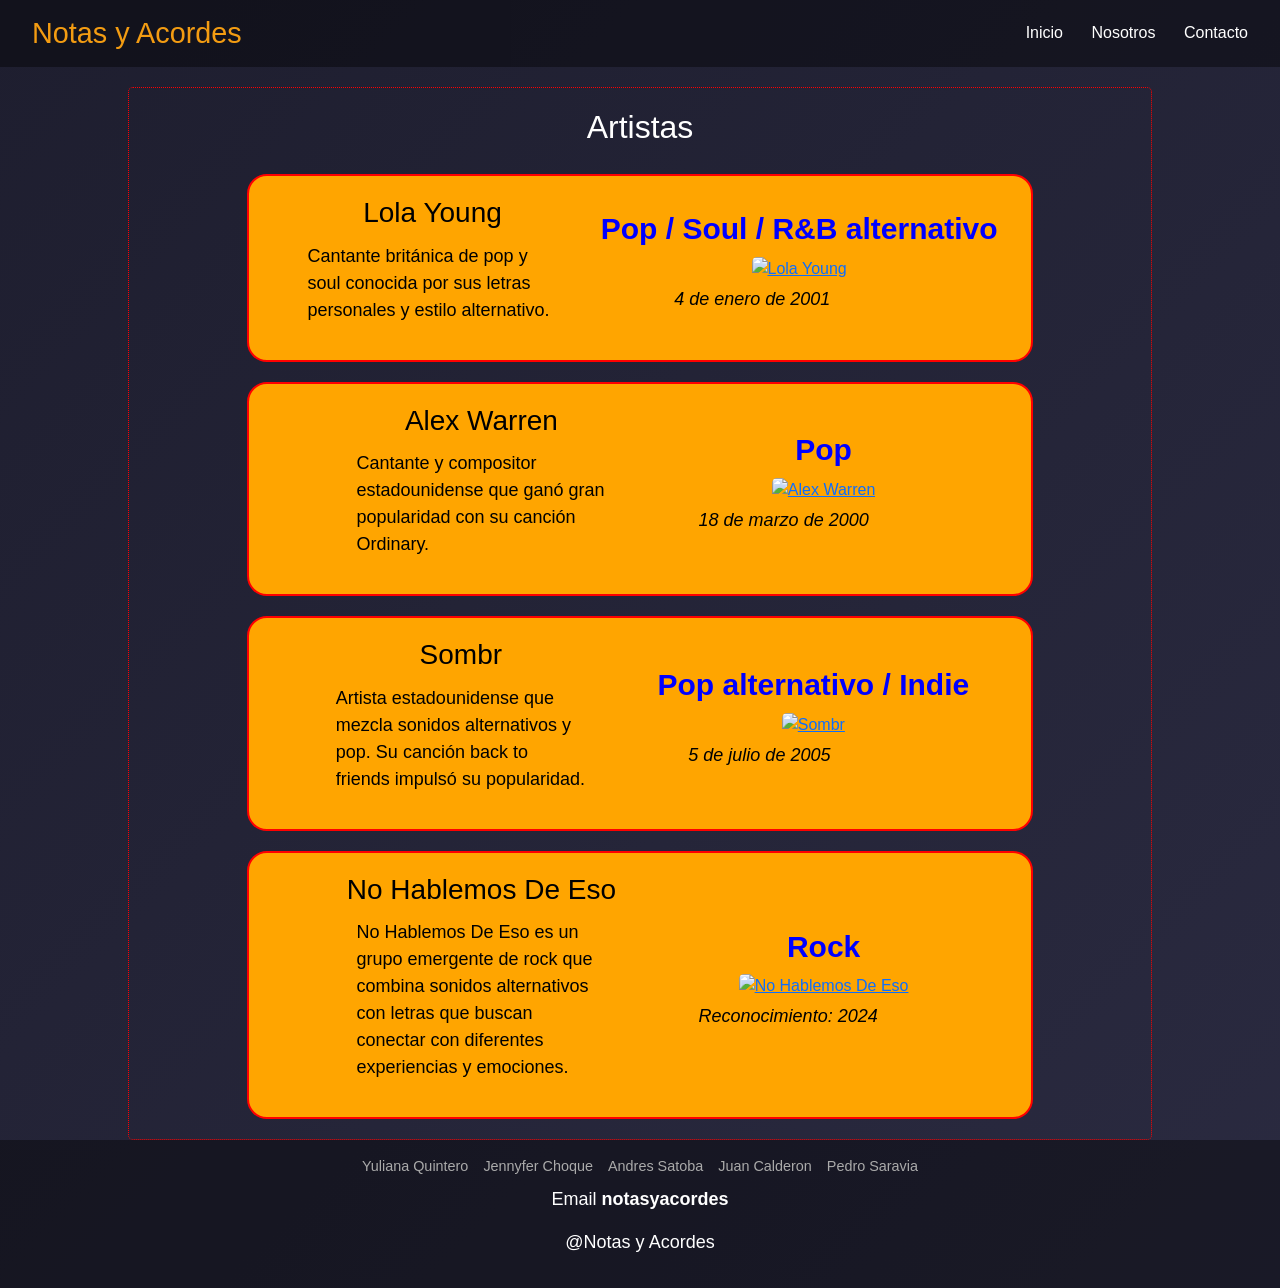
==== index.html @ dfb2b3cf "Agrego Bootstrap por CDN en index" ====
<!DOCTYPE html>
<html lang="en">

<head>
    <meta charset="UTF-8">
    <meta name="viewport" content="width=device-width, initial-scale=1.0">
    <link href="https://cdn.jsdelivr.net/npm/bootstrap@5.3.8/dist/css/bootstrap.min.css" rel="stylesheet" integrity="sha384-sRIl4kxILFvY47J16cr9ZwB07vP4J8+LH7qKQnuqkuIAvNWLzeN8tE5YBujZqJLB" crossorigin="anonymous">
    <link rel="stylesheet" href="style/style.css">
    <title>Notas y Acordes | Inicio</title>
</head>

<body>
    <header>
        <h1>Notas y Acordes</h1>
        <nav>
            <a href="index.html">Inicio</a>
            <a href="pages/About.html">Nosotros</a>
            <a href="pages/Contact.html">Contacto</a>
        </nav>
    </header>
    <main>
        <section>
            <h2>Artistas</h2>
            <article>
                <div class="artista">
                    <h3>Lola Young</h3>
                    <p>Cantante británica de pop y soul conocida por sus letras personales y estilo alternativo.</p>

                </div>
                <div>
                    <span>Pop / Soul / R&B alternativo</span>
                    <a href="https://www.lola-young.com/?utm_source=chatgpt.com"><img src="https://encrypted-tbn0.gstatic.com/images?q=tbn:ANd9GcRHMTAOBylzqItl5oadeEOruH5GtRpBWyF9qTVrXQEe1A&s=10"
                        alt="Lola Young" title="Lola Young"></a>
                    <p class="date">4 de enero de 2001</p>
                </div>
            </article>
            <article>
                <div class="artista">
                    <h3>Alex Warren</h3>
                    <p>Cantante y compositor estadounidense que ganó gran popularidad con su canción Ordinary.</p>
                </div>

                <div>
                    <span>Pop</span>
                    <a href="https://www.alexwarrenofficial.com/?utm_source=chatgpt.com"><img src="https://encrypted-tbn0.gstatic.com/images?q=tbn:ANd9GcSU5omSNdO8S5AR8IwXp81_naDCKOWQPDUuXzr4mEE-tQ&s=10"
                        alt="Alex Warren" title="Alex Warren"></a>
                    <p class="date">18 de marzo de 2000</p>
                </div>
            </article>
            <article>
                <div class="artista">
                    <h3>Sombr</h3>
                    <p>Artista estadounidense que mezcla sonidos alternativos y pop. Su canción back to friends impulsó
                        su popularidad.</p>
                </div>

                <div>
                    <span>Pop alternativo / Indie</span>
                    <a href="https://www.sombrmusic.com/?utm_source=chatgpt.com"><img src="https://encrypted-tbn0.gstatic.com/images?q=tbn:ANd9GcQfkBv1P15xHfzPtHgVVPKkvYx_Ln1CKtVcMFIVjAjQcw&s=10"
                        alt="Sombr" title="Sombr"></a>
                    <p class="date">5 de julio de 2005</p>
                </div>
            </article>
            <article>
                <div class="artista">
                    <h3>No Hablemos De Eso</h3>
                    <p>No Hablemos De Eso es un grupo emergente de rock que combina sonidos alternativos con letras que buscan conectar con diferentes experiencias y emociones.</p>
                </div>

                <div>
                    <span>Rock</span>
                    <a href="https://music.apple.com/us/artist/no-hablemos-de-eso/1783146449"><img
                        src="https://encrypted-tbn0.gstatic.com/images?q=tbn:ANd9GcQKfrUpdvvqhtQOIpABhEpJQMYyaVqsnxCCjKFwV5Xhgw&s=10"
                        alt="No Hablemos De Eso" title="No Hablemos De Eso"></a>
                    <p class="date">Reconocimiento: 2024</p>
                </div>
            </article>
        </section>
    </main>
    <footer>
        <ul>
            <li>Yuliana Quintero</li>
            <li>Jennyfer Choque</li>
            <li>Andres Satoba</li>
            <li>Juan Calderon</li>
            <li>Pedro Saravia</li>
        </ul>
        <p>Email <strong>notasyacordes</strong></p>
        <p>@Notas y Acordes</p>
    </footer>
    <script src="https://cdn.jsdelivr.net/npm/bootstrap@5.3.8/dist/js/bootstrap.bundle.min.js" integrity="sha384-FKyoEForCGlyvwx9Hj09JcYn3nv7wiPVlz7YYwJrWVcXK/BmnVDxM+D2scQbITxI" crossorigin="anonymous"></script>
</body>

</html>
---- style/style.css ----
/* //HEADER */
body {
    font-family: 'Segoe UI', Tahoma, Geneva, Verdana, sans-serif;
    background: linear-gradient(135deg, #1e1e2f, #2a2a40);
    color: #ffffff;
    margin: 0;
    padding: 0;
    min-height: 100vh;
    display: flex;
    flex-direction: column;
}

header {
    background-color: rgba(0, 0, 0, 0.4);
    padding: 1rem 2rem;
    display: flex;
    justify-content: space-between;
    align-items: center;
    position: sticky;
    top: 0;
    z-index: 100;
}

header h1 {
    margin: 0;
    font-size: 1.8rem;
    color: #f39c12;
}

nav a {
    color: #ffffff;
    text-decoration: none;
    margin-left: 1.5rem;
    font-weight: 500;
    transition: color 0.3s;
}

nav a:hover {
    color: #f39c12;
}

/* FIN HEAER */


/* MAIN */

main {
    min-height: 75vh;
    display: flex;
    flex-direction: column;
    justify-content: center;
    align-items: center;
}

section {
    margin-top: 20px;
    width: 80%;
    height: 90%;
    padding: 20px;
    display: flex;
    flex-direction: column;
    justify-content: center;
    align-items: center;
    gap: 20px;
    border: 1px dotted red;
    border-radius: 5px;
}

h2 {
    color: white;
    font-size: xx-large;
}

article {
    background-color: orange;
    padding: 20px;
    width: 80%;
    border: 2px solid red;
    display: flex;
    justify-content: space-evenly;
    align-items: center;
    border-radius: 20px;
    gap: 5px;
}

.artista {
    width: 300px;
}

H3 {
    color: black;
}

p {
    width: 250px;
    text-align: left;
    font-size: large;
    color: black;
}


div {
    display: flex;
    flex-direction: column;
    justify-content: center;
    align-items: center;
    gap: 5px;
}


span {
    color: blue;
    font-weight: bold;
    font-size: 30px;
}

img {
    width: 350px;
    height: 200px;
    object-fit: cover;
    border-radius: 5px;
}

.date {
    font-style: italic;
}

footer {
    background-color: rgba(0, 0, 0, 0.4);
    display: flex;
    flex-direction: column;
    justify-content: center;
    align-items: center;
    padding: 1rem;
    font-size: 0.9rem;
    color: #aaa;
}

footer ul {
    list-style: none;
    padding: 0;
    display: flex;
    justify-content: center;
    gap: 15px;
    margin-bottom: 0.5rem;
}

footer p {
    text-align: center;
    color: white;
}
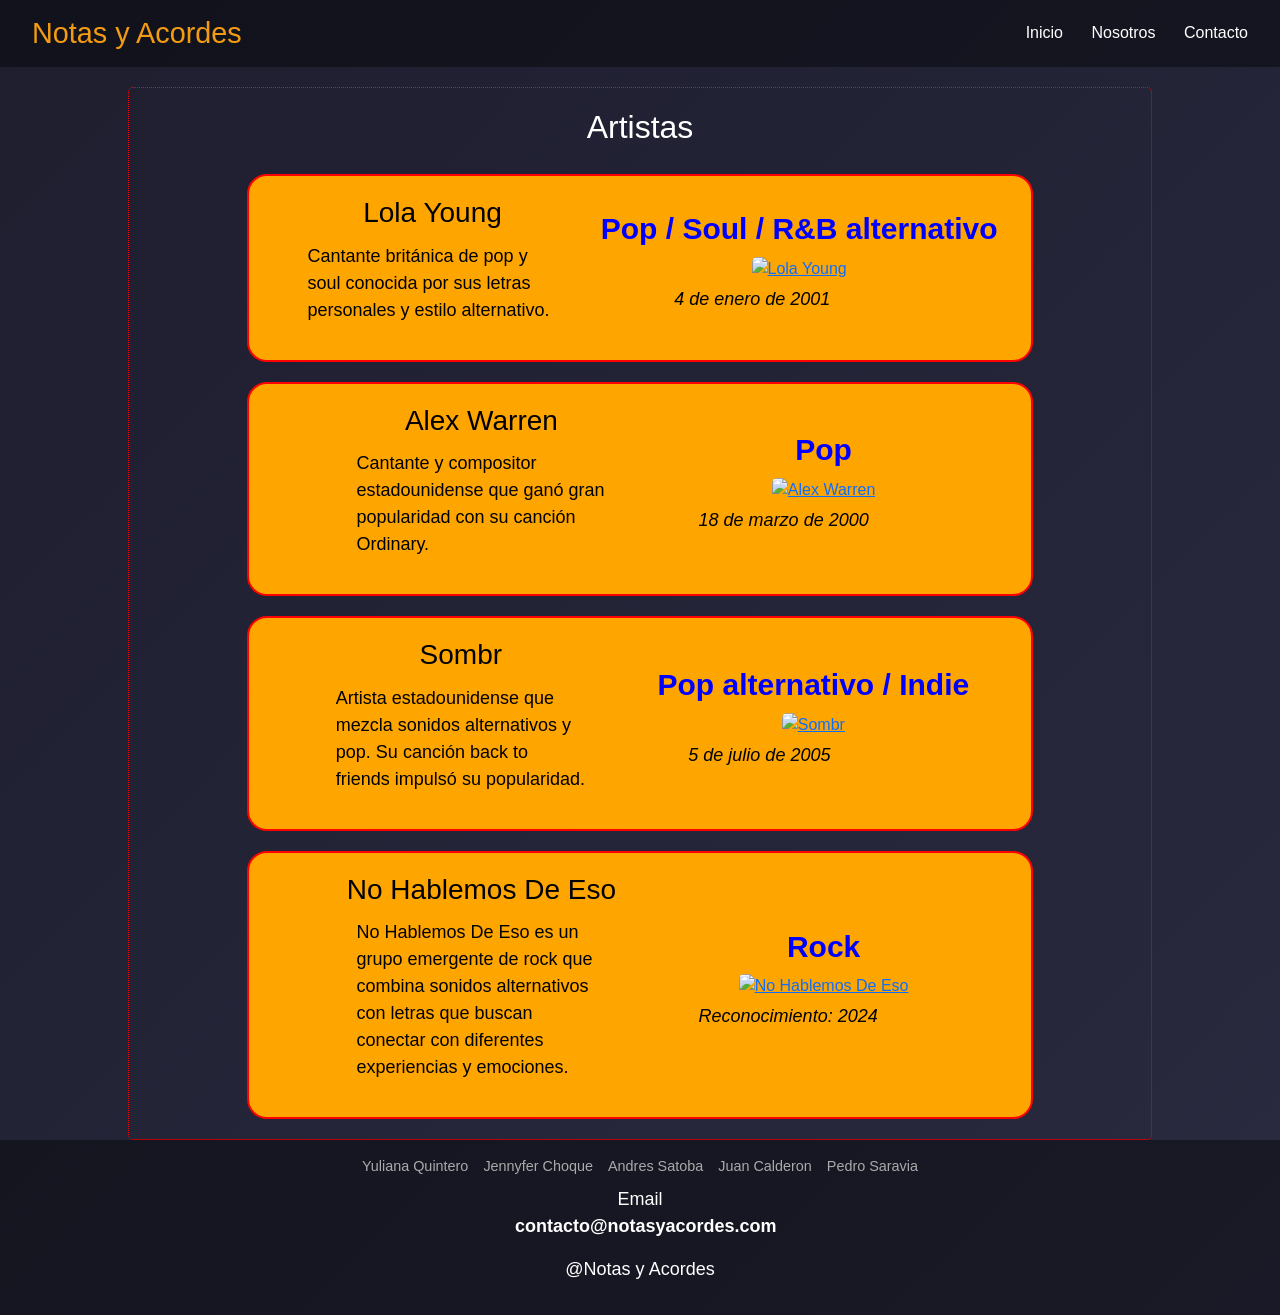
==== commit 8e6fb988: "Merge branch 'main' of https://github.com/Andriu23/Notas_y_acordes into jennyfer-style-index" ====
--- a/index.html
+++ b/index.html
@@ -85,7 +85,7 @@
             <li>Juan Calderon</li>
             <li>Pedro Saravia</li>
         </ul>
-        <p>Email <strong>notasyacordes</strong></p>
+        <p>Email <strong>contacto@notasyacordes.com</strong></p>
         <p>@Notas y Acordes</p>
     </footer>
     <script src="https://cdn.jsdelivr.net/npm/bootstrap@5.3.8/dist/js/bootstrap.bundle.min.js" integrity="sha384-FKyoEForCGlyvwx9Hj09JcYn3nv7wiPVlz7YYwJrWVcXK/BmnVDxM+D2scQbITxI" crossorigin="anonymous"></script>
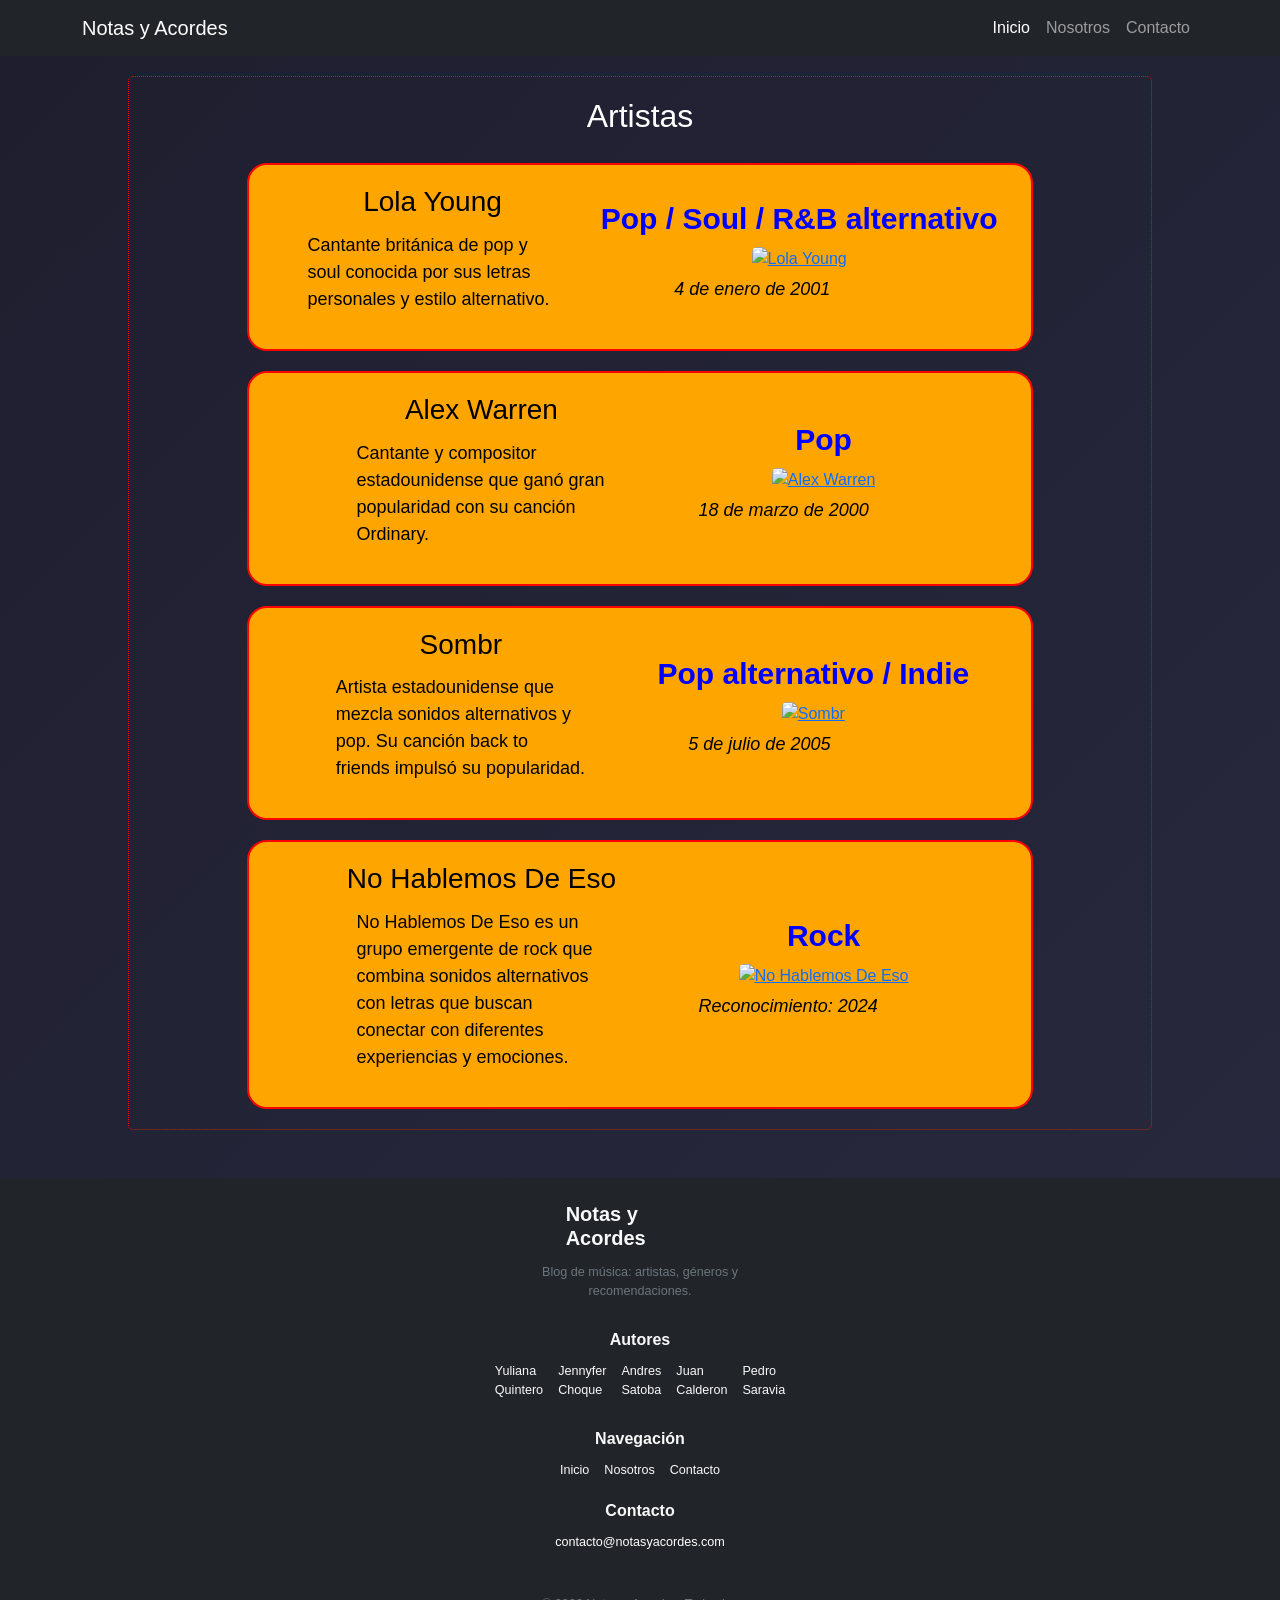
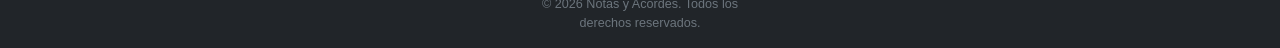
==== commit 183a1bc8: "Navbar y footer con Bootstrap en las tres paginas" ====
--- a/index.html
+++ b/index.html
@@ -4,20 +4,35 @@
 <head>
     <meta charset="UTF-8">
     <meta name="viewport" content="width=device-width, initial-scale=1.0">
-    <link href="https://cdn.jsdelivr.net/npm/bootstrap@5.3.8/dist/css/bootstrap.min.css" rel="stylesheet" integrity="sha384-sRIl4kxILFvY47J16cr9ZwB07vP4J8+LH7qKQnuqkuIAvNWLzeN8tE5YBujZqJLB" crossorigin="anonymous">
+    <link href="https://cdn.jsdelivr.net/npm/bootstrap@5.3.8/dist/css/bootstrap.min.css" rel="stylesheet"
+        integrity="sha384-sRIl4kxILFvY47J16cr9ZwB07vP4J8+LH7qKQnuqkuIAvNWLzeN8tE5YBujZqJLB" crossorigin="anonymous">
     <link rel="stylesheet" href="style/style.css">
     <title>Notas y Acordes | Inicio</title>
 </head>
 
 <body>
-    <header>
-        <h1>Notas y Acordes</h1>
-        <nav>
-            <a href="index.html">Inicio</a>
-            <a href="pages/About.html">Nosotros</a>
-            <a href="pages/Contact.html">Contacto</a>
-        </nav>
-    </header>
+    
+  <nav class="navbar navbar-expand-lg navbar-dark bg-dark sticky-top">
+    <div class="container">
+
+      <a class="navbar-brand" href="index.html">Notas y Acordes</a>
+
+      <button class="navbar-toggler" type="button" data-bs-toggle="collapse" data-bs-target="#menu">
+        <span class="navbar-toggler-icon"></span>
+      </button>
+
+      <div class="collapse navbar-collapse" id="menu">
+        <ul class="navbar-nav ms-auto">
+          <li class="nav-item"><a class="nav-link active" href="index.html">Inicio</a></li>
+          <li class="nav-item"><a class="nav-link" href="pages/About.html">Nosotros</a></li>
+          <li class="nav-item"><a class="nav-link" href="pages/Contact.html">Contacto</a></li>
+        </ul>
+      </div>
+
+    </div>
+
+  </nav>
+  
     <main>
         <section>
             <h2>Artistas</h2>
@@ -29,8 +44,9 @@
                 </div>
                 <div>
                     <span>Pop / Soul / R&B alternativo</span>
-                    <a href="https://www.lola-young.com/?utm_source=chatgpt.com"><img src="https://encrypted-tbn0.gstatic.com/images?q=tbn:ANd9GcRHMTAOBylzqItl5oadeEOruH5GtRpBWyF9qTVrXQEe1A&s=10"
-                        alt="Lola Young" title="Lola Young"></a>
+                    <a href="https://www.lola-young.com/?utm_source=chatgpt.com"><img
+                            src="https://encrypted-tbn0.gstatic.com/images?q=tbn:ANd9GcRHMTAOBylzqItl5oadeEOruH5GtRpBWyF9qTVrXQEe1A&s=10"
+                            alt="Lola Young" title="Lola Young"></a>
                     <p class="date">4 de enero de 2001</p>
                 </div>
             </article>
@@ -42,8 +58,9 @@
 
                 <div>
                     <span>Pop</span>
-                    <a href="https://www.alexwarrenofficial.com/?utm_source=chatgpt.com"><img src="https://encrypted-tbn0.gstatic.com/images?q=tbn:ANd9GcSU5omSNdO8S5AR8IwXp81_naDCKOWQPDUuXzr4mEE-tQ&s=10"
-                        alt="Alex Warren" title="Alex Warren"></a>
+                    <a href="https://www.alexwarrenofficial.com/?utm_source=chatgpt.com"><img
+                            src="https://encrypted-tbn0.gstatic.com/images?q=tbn:ANd9GcSU5omSNdO8S5AR8IwXp81_naDCKOWQPDUuXzr4mEE-tQ&s=10"
+                            alt="Alex Warren" title="Alex Warren"></a>
                     <p class="date">18 de marzo de 2000</p>
                 </div>
             </article>
@@ -56,39 +73,73 @@
 
                 <div>
                     <span>Pop alternativo / Indie</span>
-                    <a href="https://www.sombrmusic.com/?utm_source=chatgpt.com"><img src="https://encrypted-tbn0.gstatic.com/images?q=tbn:ANd9GcQfkBv1P15xHfzPtHgVVPKkvYx_Ln1CKtVcMFIVjAjQcw&s=10"
-                        alt="Sombr" title="Sombr"></a>
+                    <a href="https://www.sombrmusic.com/?utm_source=chatgpt.com"><img
+                            src="https://encrypted-tbn0.gstatic.com/images?q=tbn:ANd9GcQfkBv1P15xHfzPtHgVVPKkvYx_Ln1CKtVcMFIVjAjQcw&s=10"
+                            alt="Sombr" title="Sombr"></a>
                     <p class="date">5 de julio de 2005</p>
                 </div>
             </article>
             <article>
                 <div class="artista">
                     <h3>No Hablemos De Eso</h3>
-                    <p>No Hablemos De Eso es un grupo emergente de rock que combina sonidos alternativos con letras que buscan conectar con diferentes experiencias y emociones.</p>
+                    <p>No Hablemos De Eso es un grupo emergente de rock que combina sonidos alternativos con letras que
+                        buscan conectar con diferentes experiencias y emociones.</p>
                 </div>
 
                 <div>
                     <span>Rock</span>
                     <a href="https://music.apple.com/us/artist/no-hablemos-de-eso/1783146449"><img
-                        src="https://encrypted-tbn0.gstatic.com/images?q=tbn:ANd9GcQKfrUpdvvqhtQOIpABhEpJQMYyaVqsnxCCjKFwV5Xhgw&s=10"
-                        alt="No Hablemos De Eso" title="No Hablemos De Eso"></a>
+                            src="https://encrypted-tbn0.gstatic.com/images?q=tbn:ANd9GcQKfrUpdvvqhtQOIpABhEpJQMYyaVqsnxCCjKFwV5Xhgw&s=10"
+                            alt="No Hablemos De Eso" title="No Hablemos De Eso"></a>
                     <p class="date">Reconocimiento: 2024</p>
                 </div>
             </article>
         </section>
     </main>
-    <footer>
-        <ul>
-            <li>Yuliana Quintero</li>
-            <li>Jennyfer Choque</li>
-            <li>Andres Satoba</li>
-            <li>Juan Calderon</li>
-            <li>Pedro Saravia</li>
-        </ul>
-        <p>Email <strong>contacto@notasyacordes.com</strong></p>
-        <p>@Notas y Acordes</p>
+    <footer class="bg-dark text-light mt-5 pt-4 pb-3">
+        <div class="container">
+            <div class="row gy-4">
+
+                <div class="col-md-4">
+                    <h5 class="fw-bold">Notas y Acordes</h5>
+                    <p class="small text-secondary mb-0">
+                        Blog de música: artistas, géneros y recomendaciones.
+                    </p>
+                </div>
+
+                <div class="col-md-4">
+                    <h6 class="fw-bold">Autores</h6>
+                    <ul class="list-unstyled small mb-0">
+                        <li>Yuliana Quintero</li>
+                        <li>Jennyfer Choque</li>
+                        <li>Andres Satoba</li>
+                        <li>Juan Calderon</li>
+                        <li>Pedro Saravia</li>
+                    </ul>
+                </div>
+
+                <div class="col-md-4">
+                    <h6 class="fw-bold">Navegación</h6>
+                    <ul class="list-unstyled small mb-3">
+                        <li><a class="link-light text-decoration-none" href="index.html">Inicio</a></li>
+                        <li><a class="link-light text-decoration-none" href="pages/About.html">Nosotros</a></li>
+                        <li><a class="link-light text-decoration-none" href="pages/Contact.html">Contacto</a></li>
+                    </ul>
+                    <h6 class="fw-bold">Contacto</h6>
+                    <p class="small mb-0">contacto@notasyacordes.com</p>
+                </div>
+
+            </div>
+
+            <hr class="border-secondary">
+            <p class="text-center small text-secondary mb-0">
+                &copy; 2026 Notas y Acordes. Todos los derechos reservados.
+            </p>
+        </div>
     </footer>
-    <script src="https://cdn.jsdelivr.net/npm/bootstrap@5.3.8/dist/js/bootstrap.bundle.min.js" integrity="sha384-FKyoEForCGlyvwx9Hj09JcYn3nv7wiPVlz7YYwJrWVcXK/BmnVDxM+D2scQbITxI" crossorigin="anonymous"></script>
+<script src="https://cdn.jsdelivr.net/npm/bootstrap@5.3.8/dist/js/bootstrap.bundle.min.js"
+        integrity="sha384-FKyoEForCGlyvwx9Hj09JcYn3nv7wiPVlz7YYwJrWVcXK/BmnVDxM+D2scQbITxI"
+        crossorigin="anonymous"></script>
 </body>
 
 </html>
--- a/style/style.css
+++ b/style/style.css
@@ -10,34 +10,7 @@
     flex-direction: column;
 }
 
-header {
-    background-color: rgba(0, 0, 0, 0.4);
-    padding: 1rem 2rem;
-    display: flex;
-    justify-content: space-between;
-    align-items: center;
-    position: sticky;
-    top: 0;
-    z-index: 100;
-}
 
-header h1 {
-    margin: 0;
-    font-size: 1.8rem;
-    color: #f39c12;
-}
-
-nav a {
-    color: #ffffff;
-    text-decoration: none;
-    margin-left: 1.5rem;
-    font-weight: 500;
-    transition: color 0.3s;
-}
-
-nav a:hover {
-    color: #f39c12;
-}
 
 /* FIN HEAER */
 
@@ -148,4 +121,13 @@
 footer p {
     text-align: center;
     color: white;
-}+}
+
+
+  .navbar > .container {
+      display: flex;
+      flex-direction: row;
+      flex-wrap: wrap;
+      align-items: center;
+      justify-content: space-between;
+  }
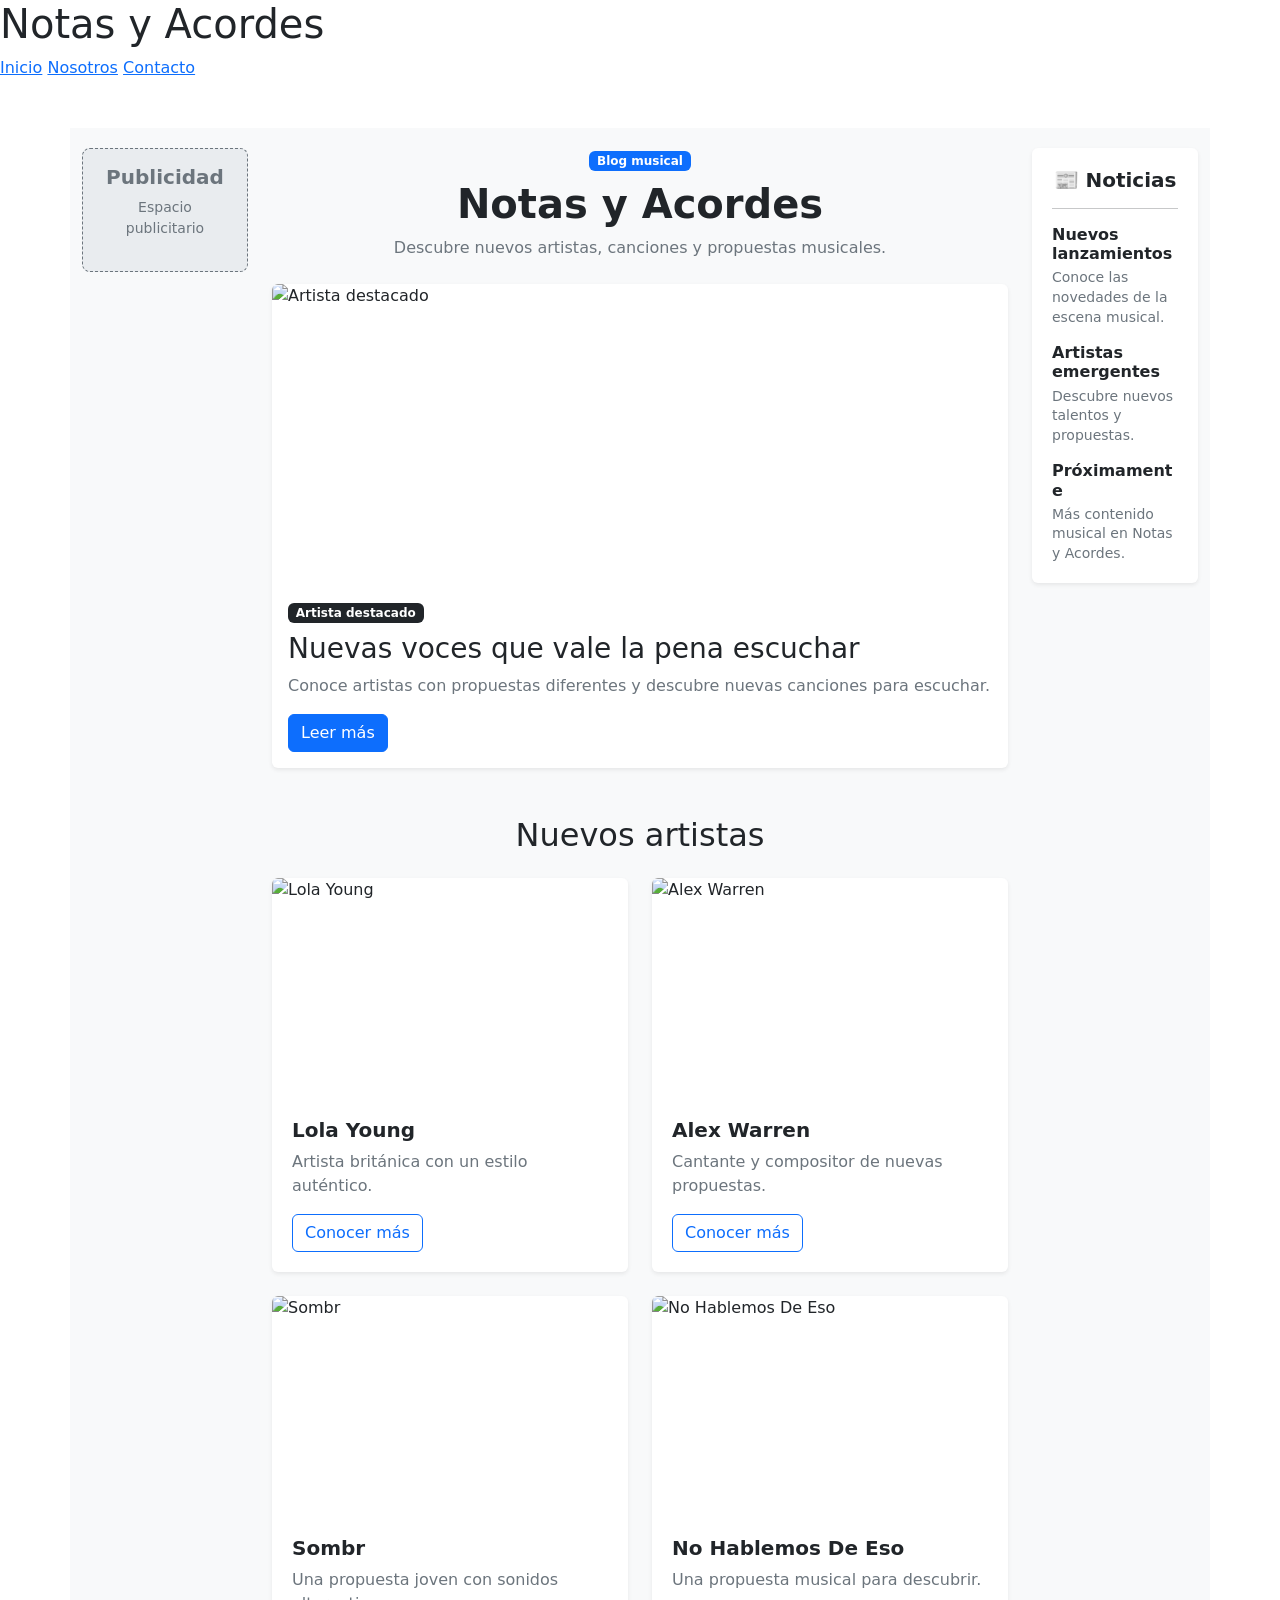
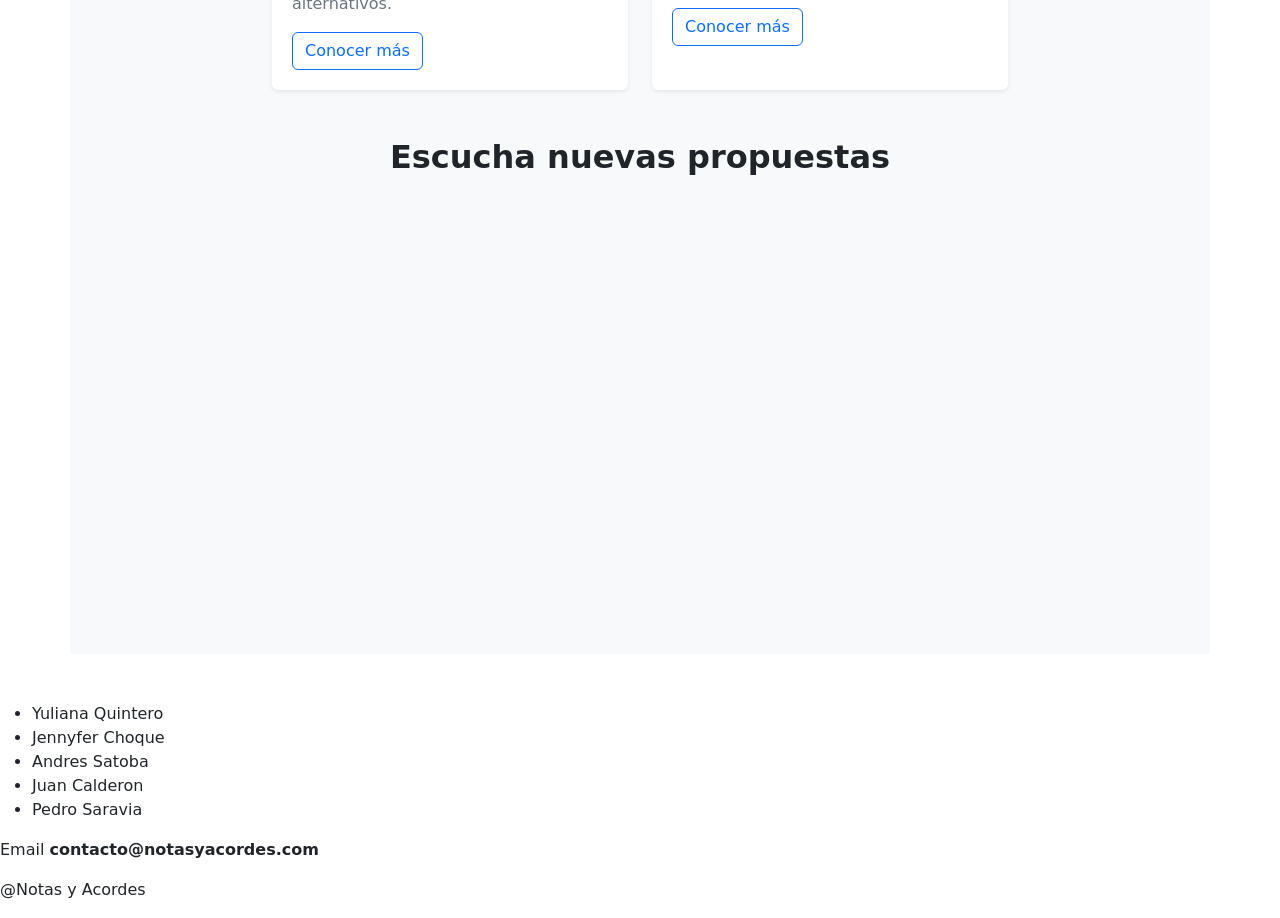
==== commit d3dec400: "Pagina Inicio" ====
--- a/index.html
+++ b/index.html
@@ -1,145 +1,136 @@
 <!DOCTYPE html>
-<html lang="en">
+<html lang="es">
 
 <head>
     <meta charset="UTF-8">
     <meta name="viewport" content="width=device-width, initial-scale=1.0">
-    <link href="https://cdn.jsdelivr.net/npm/bootstrap@5.3.8/dist/css/bootstrap.min.css" rel="stylesheet"
-        integrity="sha384-sRIl4kxILFvY47J16cr9ZwB07vP4J8+LH7qKQnuqkuIAvNWLzeN8tE5YBujZqJLB" crossorigin="anonymous">
-    <link rel="stylesheet" href="style/style.css">
     <title>Notas y Acordes | Inicio</title>
+    <link href="https://cdn.jsdelivr.net/npm/bootstrap@5.3.8/dist/css/bootstrap.min.css" rel="stylesheet">
+    <link rel="stylesheet" href="./style/style.css">
 </head>
 
 <body>
-    
-  <nav class="navbar navbar-expand-lg navbar-dark bg-dark sticky-top">
-    <div class="container">
+    <header>
+        <h1>Notas y Acordes</h1>
+        <nav>
+            <a href="index.html">Inicio</a>
+            <a href="pages/About.html">Nosotros</a>
+            <a href="pages/Contact.html">Contacto</a>
+        </nav>
+    </header>
 
-      <a class="navbar-brand" href="index.html">Notas y Acordes</a>
-
-      <button class="navbar-toggler" type="button" data-bs-toggle="collapse" data-bs-target="#menu">
-        <span class="navbar-toggler-icon"></span>
-      </button>
-
-      <div class="collapse navbar-collapse" id="menu">
-        <ul class="navbar-nav ms-auto">
-          <li class="nav-item"><a class="nav-link active" href="index.html">Inicio</a></li>
-          <li class="nav-item"><a class="nav-link" href="pages/About.html">Nosotros</a></li>
-          <li class="nav-item"><a class="nav-link" href="pages/Contact.html">Contacto</a></li>
-        </ul>
-      </div>
-
-    </div>
-
-  </nav>
-  
-    <main>
-        <section>
-            <h2>Artistas</h2>
-            <article>
-                <div class="artista">
-                    <h3>Lola Young</h3>
-                    <p>Cantante británica de pop y soul conocida por sus letras personales y estilo alternativo.</p>
-
-                </div>
-                <div>
-                    <span>Pop / Soul / R&B alternativo</span>
-                    <a href="https://www.lola-young.com/?utm_source=chatgpt.com"><img
-                            src="https://encrypted-tbn0.gstatic.com/images?q=tbn:ANd9GcRHMTAOBylzqItl5oadeEOruH5GtRpBWyF9qTVrXQEe1A&s=10"
-                            alt="Lola Young" title="Lola Young"></a>
-                    <p class="date">4 de enero de 2001</p>
+    <main class="container my-5">
+        <div class="row g-4">
+            <article class="col-md-2">
+                <div class="card publicidad text-center">
+                    <div class="card-body">
+                        <h5>Publicidad</h5>
+                        <p>Espacio publicitario</p>
+                    </div>
                 </div>
             </article>
-            <article>
-                <div class="artista">
-                    <h3>Alex Warren</h3>
-                    <p>Cantante y compositor estadounidense que ganó gran popularidad con su canción Ordinary.</p>
+            <section class="col-md-8">
+                <div class="text-center mb-4">
+                    <span class="badge text-bg-primary">Blog musical</span>
+                    <h1 class="fw-bold mt-2">Notas y Acordes</h1>
+                    <p class="text-secondary">Descubre nuevos artistas, canciones y propuestas musicales.</p>
                 </div>
-
-                <div>
-                    <span>Pop</span>
-                    <a href="https://www.alexwarrenofficial.com/?utm_source=chatgpt.com"><img
-                            src="https://encrypted-tbn0.gstatic.com/images?q=tbn:ANd9GcSU5omSNdO8S5AR8IwXp81_naDCKOWQPDUuXzr4mEE-tQ&s=10"
-                            alt="Alex Warren" title="Alex Warren"></a>
-                    <p class="date">18 de marzo de 2000</p>
+                <article class="card artista-destacado mb-5 shadow-sm">
+                    <img src="" class="card-img-top" alt="Artista destacado">
+                    <div class="card-body">
+                        <span class="badge text-bg-dark">Artista destacado</span>
+                        <h2 class="h3 mt-2">Nuevas voces que vale la pena escuchar</h2>
+                        <p class="text-secondary">Conoce artistas con propuestas diferentes y descubre nuevas canciones para escuchar.</p>
+                        <a href="#" class="btn btn-primary">Leer más</a>
+                    </div>
+                </article>
+                <h2 class="text-center mb-4">Nuevos artistas</h2>
+                <div class="row g-4">
+                    <div class="col-md-6">
+                        <div class="card artista-card h-100 shadow-sm">
+                            <img src="" class="card-img-top" alt="Lola Young">
+                            <div class="card-body">
+                                <h3 class="h5">Lola Young</h3>
+                                <p class="text-secondary">Artista británica con un estilo auténtico.</p>
+                                <a href="#" class="btn btn-outline-primary">Conocer más</a>
+                            </div>
+                        </div>
+                    </div>
+                    <div class="col-md-6">
+                        <div class="card artista-card h-100 shadow-sm">
+                            <img src="" class="card-img-top" alt="Alex Warren">
+                            <div class="card-body">
+                                <h3 class="h5">Alex Warren</h3>
+                                <p class="text-secondary">Cantante y compositor de nuevas propuestas.</p>
+                                <a href="#" class="btn btn-outline-primary">Conocer más</a>
+                            </div>
+                        </div>
+                    </div>
+                    <div class="col-md-6">
+                        <div class="card artista-card h-100 shadow-sm">
+                            <img src="" class="card-img-top" alt="Sombr">
+                            <div class="card-body">
+                                <h3 class="h5">Sombr</h3>
+                                <p class="text-secondary">Una propuesta joven con sonidos alternativos.</p>
+                                <a href="#" class="btn btn-outline-primary">Conocer más</a>
+                            </div>
+                        </div>
+                    </div>
+                    <div class="col-md-6">
+                        <div class="card artista-card h-100 shadow-sm">
+                            <img src="" class="card-img-top" alt="No Hablemos De Eso">
+                            <div class="card-body">
+                                <h3 class="h5">No Hablemos De Eso</h3>
+                                <p class="text-secondary">Una propuesta musical para descubrir.</p>
+                                <a href="#" class="btn btn-outline-primary">Conocer más</a>
+                            </div>
+                        </div>
+                    </div>
                 </div>
-            </article>
-            <article>
-                <div class="artista">
-                    <h3>Sombr</h3>
-                    <p>Artista estadounidense que mezcla sonidos alternativos y pop. Su canción back to friends impulsó
-                        su popularidad.</p>
+                <section class="mt-5">
+                    <h2 class="text-center fw-bold mb-4">Escucha nuevas propuestas</h2>
+                    <div class="ratio ratio-16x9 video-musical">
+                        <iframe src="https://www.youtube.com/embed/Ey8gm1W-e1Y" title="Another Brick in the Wall, Pt. 2"
+                            allow="accelerometer; autoplay; clipboard-write; encrypted-media; gyroscope; picture-in-picture; web-share"
+                            allowfullscreen>
+                        </iframe>
+                    </div>
+                </section>
+            </section>
+            <aside class="col-md-2">
+                <div class="card noticias shadow-sm border-0">
+                    <div class="card-body">
+                        <h5 class="card-title text-center">📰 Noticias</h5>
+                        <hr>
+                        <article class="mb-3">
+                            <h6 class="fw-bold">Nuevos lanzamientos</h6>
+                            <p class="small text-secondary">Conoce las novedades de la escena musical.</p>
+                        </article>
+                        <article class="mb-3">
+                            <h6 class="fw-bold">Artistas emergentes</h6>
+                            <p class="small text-secondary">Descubre nuevos talentos y propuestas.</p>
+                        </article>
+                        <article>
+                            <h6 class="fw-bold">Próximamente</h6>
+                            <p class="small text-secondary">Más contenido musical en Notas y Acordes.</p>
+                        </article>
+                    </div>
                 </div>
-
-                <div>
-                    <span>Pop alternativo / Indie</span>
-                    <a href="https://www.sombrmusic.com/?utm_source=chatgpt.com"><img
-                            src="https://encrypted-tbn0.gstatic.com/images?q=tbn:ANd9GcQfkBv1P15xHfzPtHgVVPKkvYx_Ln1CKtVcMFIVjAjQcw&s=10"
-                            alt="Sombr" title="Sombr"></a>
-                    <p class="date">5 de julio de 2005</p>
-                </div>
-            </article>
-            <article>
-                <div class="artista">
-                    <h3>No Hablemos De Eso</h3>
-                    <p>No Hablemos De Eso es un grupo emergente de rock que combina sonidos alternativos con letras que
-                        buscan conectar con diferentes experiencias y emociones.</p>
-                </div>
-
-                <div>
-                    <span>Rock</span>
-                    <a href="https://music.apple.com/us/artist/no-hablemos-de-eso/1783146449"><img
-                            src="https://encrypted-tbn0.gstatic.com/images?q=tbn:ANd9GcQKfrUpdvvqhtQOIpABhEpJQMYyaVqsnxCCjKFwV5Xhgw&s=10"
-                            alt="No Hablemos De Eso" title="No Hablemos De Eso"></a>
-                    <p class="date">Reconocimiento: 2024</p>
-                </div>
-            </article>
-        </section>
+            </aside>
+        </div>
     </main>
-    <footer class="bg-dark text-light mt-5 pt-4 pb-3">
-        <div class="container">
-            <div class="row gy-4">
-
-                <div class="col-md-4">
-                    <h5 class="fw-bold">Notas y Acordes</h5>
-                    <p class="small text-secondary mb-0">
-                        Blog de música: artistas, géneros y recomendaciones.
-                    </p>
-                </div>
-
-                <div class="col-md-4">
-                    <h6 class="fw-bold">Autores</h6>
-                    <ul class="list-unstyled small mb-0">
-                        <li>Yuliana Quintero</li>
-                        <li>Jennyfer Choque</li>
-                        <li>Andres Satoba</li>
-                        <li>Juan Calderon</li>
-                        <li>Pedro Saravia</li>
-                    </ul>
-                </div>
-
-                <div class="col-md-4">
-                    <h6 class="fw-bold">Navegación</h6>
-                    <ul class="list-unstyled small mb-3">
-                        <li><a class="link-light text-decoration-none" href="index.html">Inicio</a></li>
-                        <li><a class="link-light text-decoration-none" href="pages/About.html">Nosotros</a></li>
-                        <li><a class="link-light text-decoration-none" href="pages/Contact.html">Contacto</a></li>
-                    </ul>
-                    <h6 class="fw-bold">Contacto</h6>
-                    <p class="small mb-0">contacto@notasyacordes.com</p>
-                </div>
-
-            </div>
-
-            <hr class="border-secondary">
-            <p class="text-center small text-secondary mb-0">
-                &copy; 2026 Notas y Acordes. Todos los derechos reservados.
-            </p>
-        </div>
+    <footer>
+        <ul>
+            <li>Yuliana Quintero</li>
+            <li>Jennyfer Choque</li>
+            <li>Andres Satoba</li>
+            <li>Juan Calderon</li>
+            <li>Pedro Saravia</li>
+        </ul>
+        <p>Email <strong>contacto@notasyacordes.com</strong></p>
+        <p>@Notas y Acordes</p>
     </footer>
-<script src="https://cdn.jsdelivr.net/npm/bootstrap@5.3.8/dist/js/bootstrap.bundle.min.js"
-        integrity="sha384-FKyoEForCGlyvwx9Hj09JcYn3nv7wiPVlz7YYwJrWVcXK/BmnVDxM+D2scQbITxI"
-        crossorigin="anonymous"></script>
+    <script src="https://cdn.jsdelivr.net/npm/bootstrap@5.3.8/dist/js/bootstrap.bundle.min.js"> </script>
 </body>
 
 </html>
--- a/style/style.css
+++ b/style/style.css
@@ -1,133 +1,149 @@
-/* //HEADER */
-body {
-    font-family: 'Segoe UI', Tahoma, Geneva, Verdana, sans-serif;
-    background: linear-gradient(135deg, #1e1e2f, #2a2a40);
-    color: #ffffff;
-    margin: 0;
-    padding: 0;
-    min-height: 100vh;
-    display: flex;
-    flex-direction: column;
+/* =========================
+   MAIN
+========================= */
+
+main {
+    background-color: #f8f9fa;
+    padding-top: 20px;
+    padding-bottom: 40px;
+}
+
+/* Títulos */
+
+main h1 {
+    color: #212529;
+}
+
+main h2 {
+    color: #212529;
+}
+
+/* =========================
+   PUBLICIDAD
+========================= */
+
+.publicidad {
+    background-color: #e9ecef;
+    border: 1px dashed #6c757d;
+    border-radius: 8px;
+    color: #6c757d;
+}
+
+.publicidad h5 {
+    font-weight: bold;
+}
+
+.publicidad p {
+    font-size: 14px;
 }
 
 
+/* =========================
+   ARTISTA DESTACADO
+========================= */
 
-/* FIN HEAER */
-
-
-/* MAIN */
-
-main {
-    min-height: 75vh;
-    display: flex;
-    flex-direction: column;
-    justify-content: center;
-    align-items: center;
+.artista-destacado {
+    border: none;
+    overflow: hidden;
 }
 
-section {
-    margin-top: 20px;
-    width: 80%;
-    height: 90%;
-    padding: 20px;
-    display: flex;
-    flex-direction: column;
-    justify-content: center;
-    align-items: center;
-    gap: 20px;
-    border: 1px dotted red;
-    border-radius: 5px;
-}
-
-h2 {
-    color: white;
-    font-size: xx-large;
-}
-
-article {
-    background-color: orange;
-    padding: 20px;
-    width: 80%;
-    border: 2px solid red;
-    display: flex;
-    justify-content: space-evenly;
-    align-items: center;
-    border-radius: 20px;
-    gap: 5px;
-}
-
-.artista {
-    width: 300px;
-}
-
-H3 {
-    color: black;
-}
-
-p {
-    width: 250px;
-    text-align: left;
-    font-size: large;
-    color: black;
+.artista-destacado img {
+    height: 300px;
+    object-fit: cover;
 }
 
 
-div {
-    display: flex;
-    flex-direction: column;
-    justify-content: center;
-    align-items: center;
-    gap: 5px;
+/* =========================
+   TARJETAS DE ARTISTAS
+========================= */
+
+.artista-card {
+    border: none;
+    overflow: hidden;
+    transition: transform 0.3s ease;
+}
+
+.artista-card:hover {
+    transform: translateY(-5px);
+}
+
+.artista-card img {
+    height: 220px;
+    object-fit: cover;
+}
+
+.artista-card .card-body {
+    padding: 20px;
+}
+
+.artista-card h3 {
+    font-weight: bold;
 }
 
 
-span {
-    color: blue;
-    font-weight: bold;
-    font-size: 30px;
+/* =========================
+   NOTICIAS
+========================= */
+
+.noticias {
+    background-color: #ffffff;
 }
 
-img {
-    width: 350px;
-    height: 200px;
-    object-fit: cover;
-    border-radius: 5px;
+.noticias .card-body {
+    padding: 20px;
 }
 
-.date {
-    font-style: italic;
+.noticias h5 {
+    font-weight: bold;
 }
 
-footer {
-    background-color: rgba(0, 0, 0, 0.4);
-    display: flex;
-    flex-direction: column;
-    justify-content: center;
-    align-items: center;
-    padding: 1rem;
-    font-size: 0.9rem;
-    color: #aaa;
+.noticias h6 {
+    margin-bottom: 5px;
 }
 
-footer ul {
-    list-style: none;
-    padding: 0;
-    display: flex;
-    justify-content: center;
-    gap: 15px;
-    margin-bottom: 0.5rem;
-}
-
-footer p {
-    text-align: center;
-    color: white;
+.noticias p {
+    margin-bottom: 0;
+    line-height: 1.4;
 }
 
 
-  .navbar > .container {
-      display: flex;
-      flex-direction: row;
-      flex-wrap: wrap;
-      align-items: center;
-      justify-content: space-between;
-  }+/* =========================
+   VIDEO
+========================= */
+
+.video-musical {
+    overflow: hidden;
+    border-radius: 8px;
+}
+
+.video-musical iframe {
+    border: none;
+}
+
+
+/* =========================
+   RESPONSIVE
+========================= */
+
+@media (max-width: 767px) {
+
+    main {
+        padding-top: 10px;
+    }
+
+    .publicidad {
+        margin-bottom: 10px;
+    }
+
+    .noticias {
+        margin-top: 10px;
+    }
+
+    .artista-destacado img {
+        height: 220px;
+    }
+
+    .artista-card img {
+        height: 200px;
+    }
+}
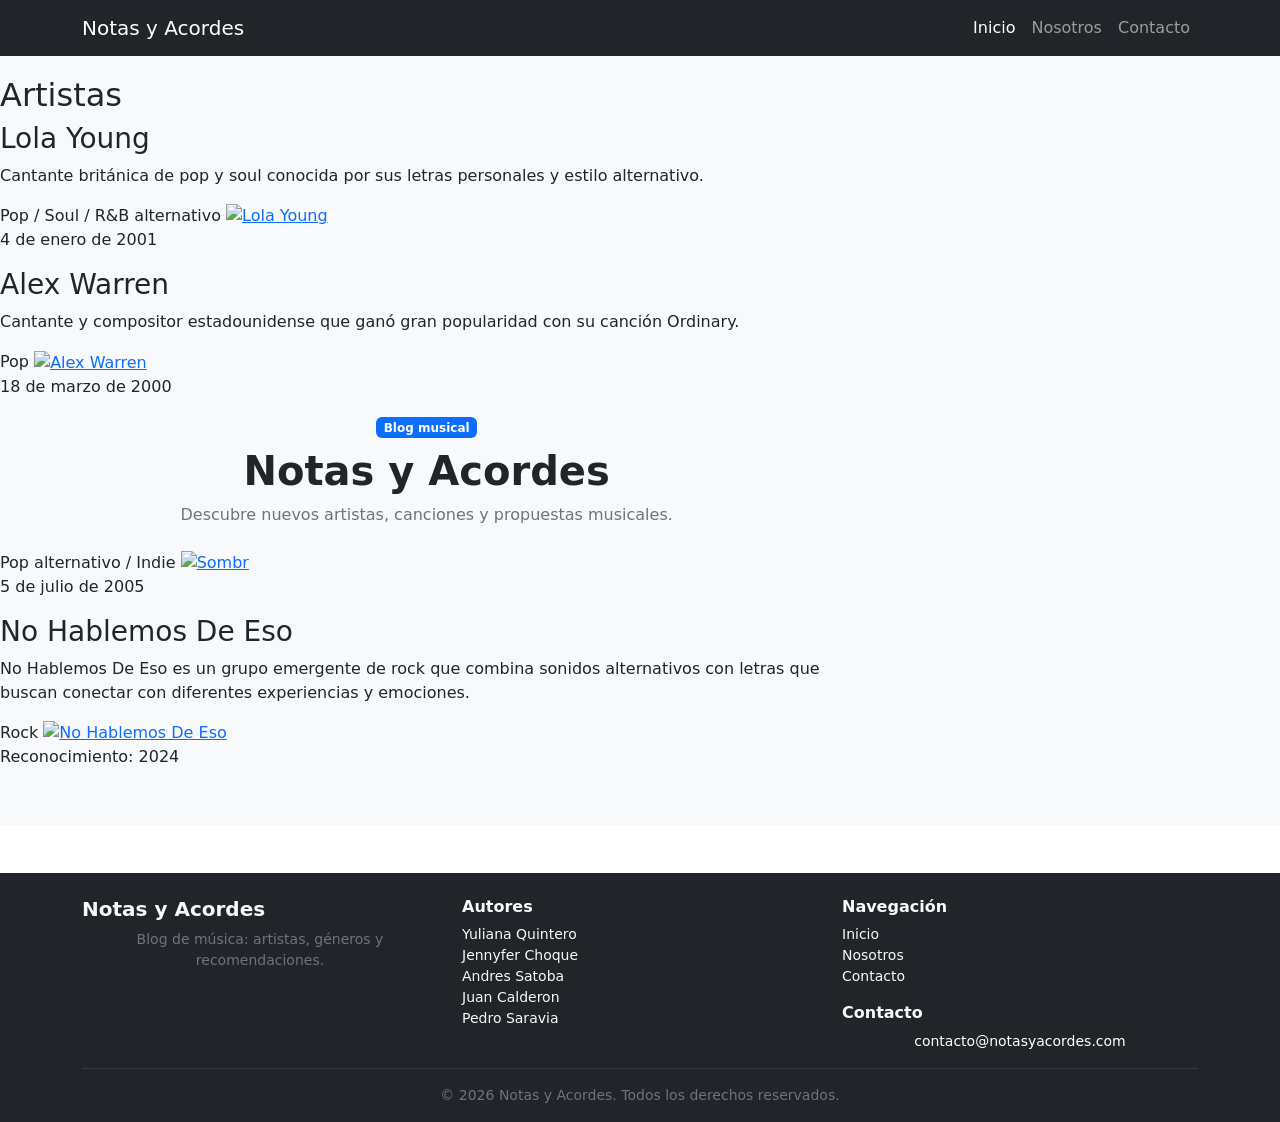
==== commit fe36ea1d: "Merge branch 'main' into jennyfer-style-index" ====
--- a/index.html
+++ b/index.html
@@ -4,29 +4,66 @@
 <head>
     <meta charset="UTF-8">
     <meta name="viewport" content="width=device-width, initial-scale=1.0">
+    <link href="https://cdn.jsdelivr.net/npm/bootstrap@5.3.8/dist/css/bootstrap.min.css" rel="stylesheet"
+        integrity="sha384-sRIl4kxILFvY47J16cr9ZwB07vP4J8+LH7qKQnuqkuIAvNWLzeN8tE5YBujZqJLB" crossorigin="anonymous">
+    <link rel="stylesheet" href="style/style.css">
     <title>Notas y Acordes | Inicio</title>
     <link href="https://cdn.jsdelivr.net/npm/bootstrap@5.3.8/dist/css/bootstrap.min.css" rel="stylesheet">
     <link rel="stylesheet" href="./style/style.css">
 </head>
 
 <body>
-    <header>
-        <h1>Notas y Acordes</h1>
-        <nav>
-            <a href="index.html">Inicio</a>
-            <a href="pages/About.html">Nosotros</a>
-            <a href="pages/Contact.html">Contacto</a>
-        </nav>
-    </header>
+    
+  <nav class="navbar navbar-expand-lg navbar-dark bg-dark sticky-top">
+    <div class="container">
 
-    <main class="container my-5">
-        <div class="row g-4">
-            <article class="col-md-2">
-                <div class="card publicidad text-center">
-                    <div class="card-body">
-                        <h5>Publicidad</h5>
-                        <p>Espacio publicitario</p>
-                    </div>
+      <a class="navbar-brand" href="index.html">Notas y Acordes</a>
+
+      <button class="navbar-toggler" type="button" data-bs-toggle="collapse" data-bs-target="#menu">
+        <span class="navbar-toggler-icon"></span>
+      </button>
+
+      <div class="collapse navbar-collapse" id="menu">
+        <ul class="navbar-nav ms-auto">
+          <li class="nav-item"><a class="nav-link active" href="index.html">Inicio</a></li>
+          <li class="nav-item"><a class="nav-link" href="pages/About.html">Nosotros</a></li>
+          <li class="nav-item"><a class="nav-link" href="pages/Contact.html">Contacto</a></li>
+        </ul>
+      </div>
+
+    </div>
+
+  </nav>
+  
+    <main>
+        <section>
+            <h2>Artistas</h2>
+            <article>
+                <div class="artista">
+                    <h3>Lola Young</h3>
+                    <p>Cantante británica de pop y soul conocida por sus letras personales y estilo alternativo.</p>
+
+                </div>
+                <div>
+                    <span>Pop / Soul / R&B alternativo</span>
+                    <a href="https://www.lola-young.com/?utm_source=chatgpt.com"><img
+                            src="https://encrypted-tbn0.gstatic.com/images?q=tbn:ANd9GcRHMTAOBylzqItl5oadeEOruH5GtRpBWyF9qTVrXQEe1A&s=10"
+                            alt="Lola Young" title="Lola Young"></a>
+                    <p class="date">4 de enero de 2001</p>
+                </div>
+            </article>
+            <article>
+                <div class="artista">
+                    <h3>Alex Warren</h3>
+                    <p>Cantante y compositor estadounidense que ganó gran popularidad con su canción Ordinary.</p>
+                </div>
+
+                <div>
+                    <span>Pop</span>
+                    <a href="https://www.alexwarrenofficial.com/?utm_source=chatgpt.com"><img
+                            src="https://encrypted-tbn0.gstatic.com/images?q=tbn:ANd9GcSU5omSNdO8S5AR8IwXp81_naDCKOWQPDUuXzr4mEE-tQ&s=10"
+                            alt="Alex Warren" title="Alex Warren"></a>
+                    <p class="date">18 de marzo de 2000</p>
                 </div>
             </article>
             <section class="col-md-8">
@@ -35,102 +72,76 @@
                     <h1 class="fw-bold mt-2">Notas y Acordes</h1>
                     <p class="text-secondary">Descubre nuevos artistas, canciones y propuestas musicales.</p>
                 </div>
-                <article class="card artista-destacado mb-5 shadow-sm">
-                    <img src="" class="card-img-top" alt="Artista destacado">
-                    <div class="card-body">
-                        <span class="badge text-bg-dark">Artista destacado</span>
-                        <h2 class="h3 mt-2">Nuevas voces que vale la pena escuchar</h2>
-                        <p class="text-secondary">Conoce artistas con propuestas diferentes y descubre nuevas canciones para escuchar.</p>
-                        <a href="#" class="btn btn-primary">Leer más</a>
-                    </div>
-                </article>
-                <h2 class="text-center mb-4">Nuevos artistas</h2>
-                <div class="row g-4">
-                    <div class="col-md-6">
-                        <div class="card artista-card h-100 shadow-sm">
-                            <img src="" class="card-img-top" alt="Lola Young">
-                            <div class="card-body">
-                                <h3 class="h5">Lola Young</h3>
-                                <p class="text-secondary">Artista británica con un estilo auténtico.</p>
-                                <a href="#" class="btn btn-outline-primary">Conocer más</a>
-                            </div>
-                        </div>
-                    </div>
-                    <div class="col-md-6">
-                        <div class="card artista-card h-100 shadow-sm">
-                            <img src="" class="card-img-top" alt="Alex Warren">
-                            <div class="card-body">
-                                <h3 class="h5">Alex Warren</h3>
-                                <p class="text-secondary">Cantante y compositor de nuevas propuestas.</p>
-                                <a href="#" class="btn btn-outline-primary">Conocer más</a>
-                            </div>
-                        </div>
-                    </div>
-                    <div class="col-md-6">
-                        <div class="card artista-card h-100 shadow-sm">
-                            <img src="" class="card-img-top" alt="Sombr">
-                            <div class="card-body">
-                                <h3 class="h5">Sombr</h3>
-                                <p class="text-secondary">Una propuesta joven con sonidos alternativos.</p>
-                                <a href="#" class="btn btn-outline-primary">Conocer más</a>
-                            </div>
-                        </div>
-                    </div>
-                    <div class="col-md-6">
-                        <div class="card artista-card h-100 shadow-sm">
-                            <img src="" class="card-img-top" alt="No Hablemos De Eso">
-                            <div class="card-body">
-                                <h3 class="h5">No Hablemos De Eso</h3>
-                                <p class="text-secondary">Una propuesta musical para descubrir.</p>
-                                <a href="#" class="btn btn-outline-primary">Conocer más</a>
-                            </div>
-                        </div>
-                    </div>
+
+                <div>
+                    <span>Pop alternativo / Indie</span>
+                    <a href="https://www.sombrmusic.com/?utm_source=chatgpt.com"><img
+                            src="https://encrypted-tbn0.gstatic.com/images?q=tbn:ANd9GcQfkBv1P15xHfzPtHgVVPKkvYx_Ln1CKtVcMFIVjAjQcw&s=10"
+                            alt="Sombr" title="Sombr"></a>
+                    <p class="date">5 de julio de 2005</p>
                 </div>
-                <section class="mt-5">
-                    <h2 class="text-center fw-bold mb-4">Escucha nuevas propuestas</h2>
-                    <div class="ratio ratio-16x9 video-musical">
-                        <iframe src="https://www.youtube.com/embed/Ey8gm1W-e1Y" title="Another Brick in the Wall, Pt. 2"
-                            allow="accelerometer; autoplay; clipboard-write; encrypted-media; gyroscope; picture-in-picture; web-share"
-                            allowfullscreen>
-                        </iframe>
-                    </div>
-                </section>
-            </section>
-            <aside class="col-md-2">
-                <div class="card noticias shadow-sm border-0">
-                    <div class="card-body">
-                        <h5 class="card-title text-center">📰 Noticias</h5>
-                        <hr>
-                        <article class="mb-3">
-                            <h6 class="fw-bold">Nuevos lanzamientos</h6>
-                            <p class="small text-secondary">Conoce las novedades de la escena musical.</p>
-                        </article>
-                        <article class="mb-3">
-                            <h6 class="fw-bold">Artistas emergentes</h6>
-                            <p class="small text-secondary">Descubre nuevos talentos y propuestas.</p>
-                        </article>
-                        <article>
-                            <h6 class="fw-bold">Próximamente</h6>
-                            <p class="small text-secondary">Más contenido musical en Notas y Acordes.</p>
-                        </article>
-                    </div>
+            </article>
+            <article>
+                <div class="artista">
+                    <h3>No Hablemos De Eso</h3>
+                    <p>No Hablemos De Eso es un grupo emergente de rock que combina sonidos alternativos con letras que
+                        buscan conectar con diferentes experiencias y emociones.</p>
                 </div>
-            </aside>
+
+                <div>
+                    <span>Rock</span>
+                    <a href="https://music.apple.com/us/artist/no-hablemos-de-eso/1783146449"><img
+                            src="https://encrypted-tbn0.gstatic.com/images?q=tbn:ANd9GcQKfrUpdvvqhtQOIpABhEpJQMYyaVqsnxCCjKFwV5Xhgw&s=10"
+                            alt="No Hablemos De Eso" title="No Hablemos De Eso"></a>
+                    <p class="date">Reconocimiento: 2024</p>
+                </div>
+            </article>
+        </section>
+    </main>
+    <footer class="bg-dark text-light mt-5 pt-4 pb-3">
+        <div class="container">
+            <div class="row gy-4">
+
+                <div class="col-md-4">
+                    <h5 class="fw-bold">Notas y Acordes</h5>
+                    <p class="small text-secondary mb-0">
+                        Blog de música: artistas, géneros y recomendaciones.
+                    </p>
+                </div>
+
+                <div class="col-md-4">
+                    <h6 class="fw-bold">Autores</h6>
+                    <ul class="list-unstyled small mb-0">
+                        <li>Yuliana Quintero</li>
+                        <li>Jennyfer Choque</li>
+                        <li>Andres Satoba</li>
+                        <li>Juan Calderon</li>
+                        <li>Pedro Saravia</li>
+                    </ul>
+                </div>
+
+                <div class="col-md-4">
+                    <h6 class="fw-bold">Navegación</h6>
+                    <ul class="list-unstyled small mb-3">
+                        <li><a class="link-light text-decoration-none" href="index.html">Inicio</a></li>
+                        <li><a class="link-light text-decoration-none" href="pages/About.html">Nosotros</a></li>
+                        <li><a class="link-light text-decoration-none" href="pages/Contact.html">Contacto</a></li>
+                    </ul>
+                    <h6 class="fw-bold">Contacto</h6>
+                    <p class="small mb-0">contacto@notasyacordes.com</p>
+                </div>
+
+            </div>
+
+            <hr class="border-secondary">
+            <p class="text-center small text-secondary mb-0">
+                &copy; 2026 Notas y Acordes. Todos los derechos reservados.
+            </p>
         </div>
-    </main>
-    <footer>
-        <ul>
-            <li>Yuliana Quintero</li>
-            <li>Jennyfer Choque</li>
-            <li>Andres Satoba</li>
-            <li>Juan Calderon</li>
-            <li>Pedro Saravia</li>
-        </ul>
-        <p>Email <strong>contacto@notasyacordes.com</strong></p>
-        <p>@Notas y Acordes</p>
     </footer>
-    <script src="https://cdn.jsdelivr.net/npm/bootstrap@5.3.8/dist/js/bootstrap.bundle.min.js"> </script>
+<script src="https://cdn.jsdelivr.net/npm/bootstrap@5.3.8/dist/js/bootstrap.bundle.min.js"
+        integrity="sha384-FKyoEForCGlyvwx9Hj09JcYn3nv7wiPVlz7YYwJrWVcXK/BmnVDxM+D2scQbITxI"
+        crossorigin="anonymous"></script>
 </body>
 
 </html>
--- a/style/style.css
+++ b/style/style.css
@@ -8,30 +8,7 @@
     padding-bottom: 40px;
 }
 
-/* Títulos */
 
-main h1 {
-    color: #212529;
-}
-
-main h2 {
-    color: #212529;
-}
-
-/* =========================
-   PUBLICIDAD
-========================= */
-
-.publicidad {
-    background-color: #e9ecef;
-    border: 1px dashed #6c757d;
-    border-radius: 8px;
-    color: #6c757d;
-}
-
-.publicidad h5 {
-    font-weight: bold;
-}
 
 .publicidad p {
     font-size: 14px;
@@ -120,30 +97,16 @@
     border: none;
 }
 
+footer p {
+    text-align: center;
+    color: white;
+}
 
-/* =========================
-   RESPONSIVE
-========================= */
 
-@media (max-width: 767px) {
-
-    main {
-        padding-top: 10px;
-    }
-
-    .publicidad {
-        margin-bottom: 10px;
-    }
-
-    .noticias {
-        margin-top: 10px;
-    }
-
-    .artista-destacado img {
-        height: 220px;
-    }
-
-    .artista-card img {
-        height: 200px;
-    }
-}+  .navbar > .container {
+      display: flex;
+      flex-direction: row;
+      flex-wrap: wrap;
+      align-items: center;
+      justify-content: space-between;
+  }
--- a/style/style.css
+++ b/style/style.css
@@ -8,30 +8,7 @@
     padding-bottom: 40px;
 }
 
-/* Títulos */
 
-main h1 {
-    color: #212529;
-}
-
-main h2 {
-    color: #212529;
-}
-
-/* =========================
-   PUBLICIDAD
-========================= */
-
-.publicidad {
-    background-color: #e9ecef;
-    border: 1px dashed #6c757d;
-    border-radius: 8px;
-    color: #6c757d;
-}
-
-.publicidad h5 {
-    font-weight: bold;
-}
 
 .publicidad p {
     font-size: 14px;
@@ -120,30 +97,16 @@
     border: none;
 }
 
+footer p {
+    text-align: center;
+    color: white;
+}
 
-/* =========================
-   RESPONSIVE
-========================= */
 
-@media (max-width: 767px) {
-
-    main {
-        padding-top: 10px;
-    }
-
-    .publicidad {
-        margin-bottom: 10px;
-    }
-
-    .noticias {
-        margin-top: 10px;
-    }
-
-    .artista-destacado img {
-        height: 220px;
-    }
-
-    .artista-card img {
-        height: 200px;
-    }
-}+  .navbar > .container {
+      display: flex;
+      flex-direction: row;
+      flex-wrap: wrap;
+      align-items: center;
+      justify-content: space-between;
+  }
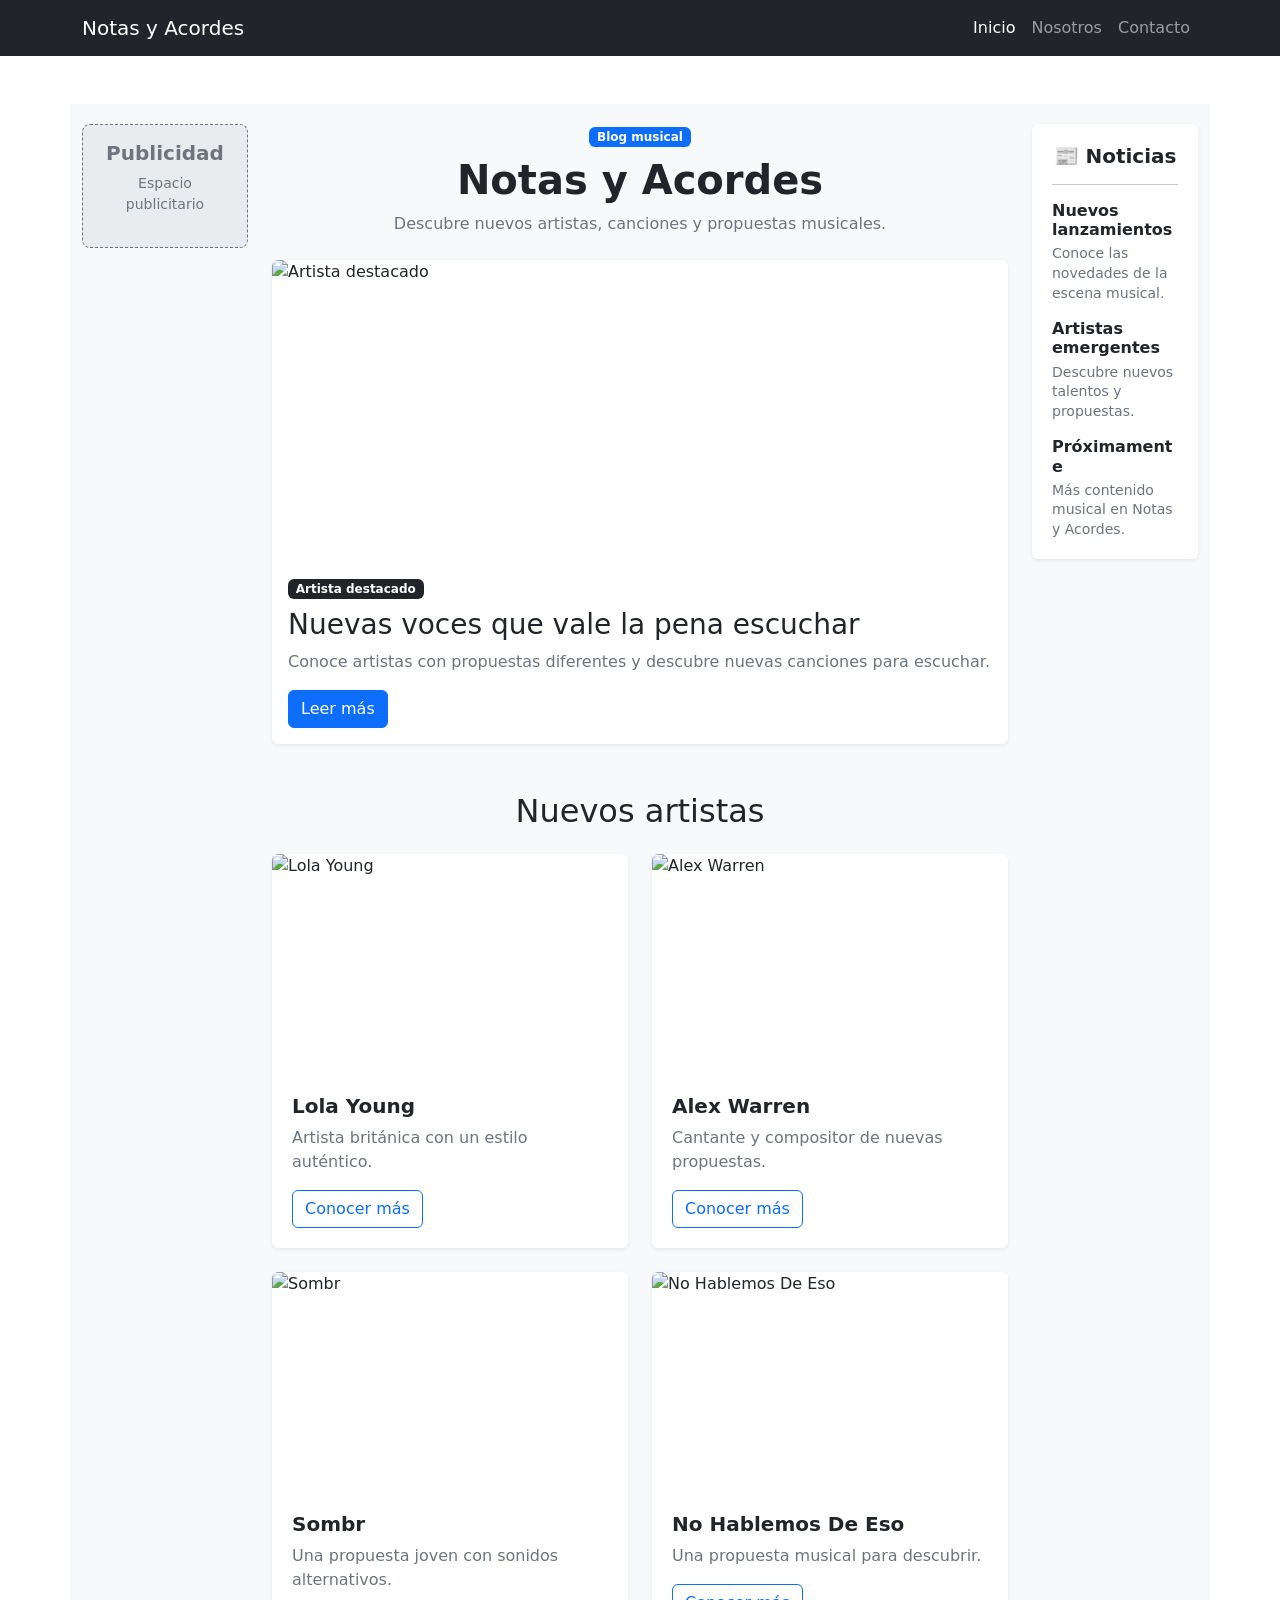
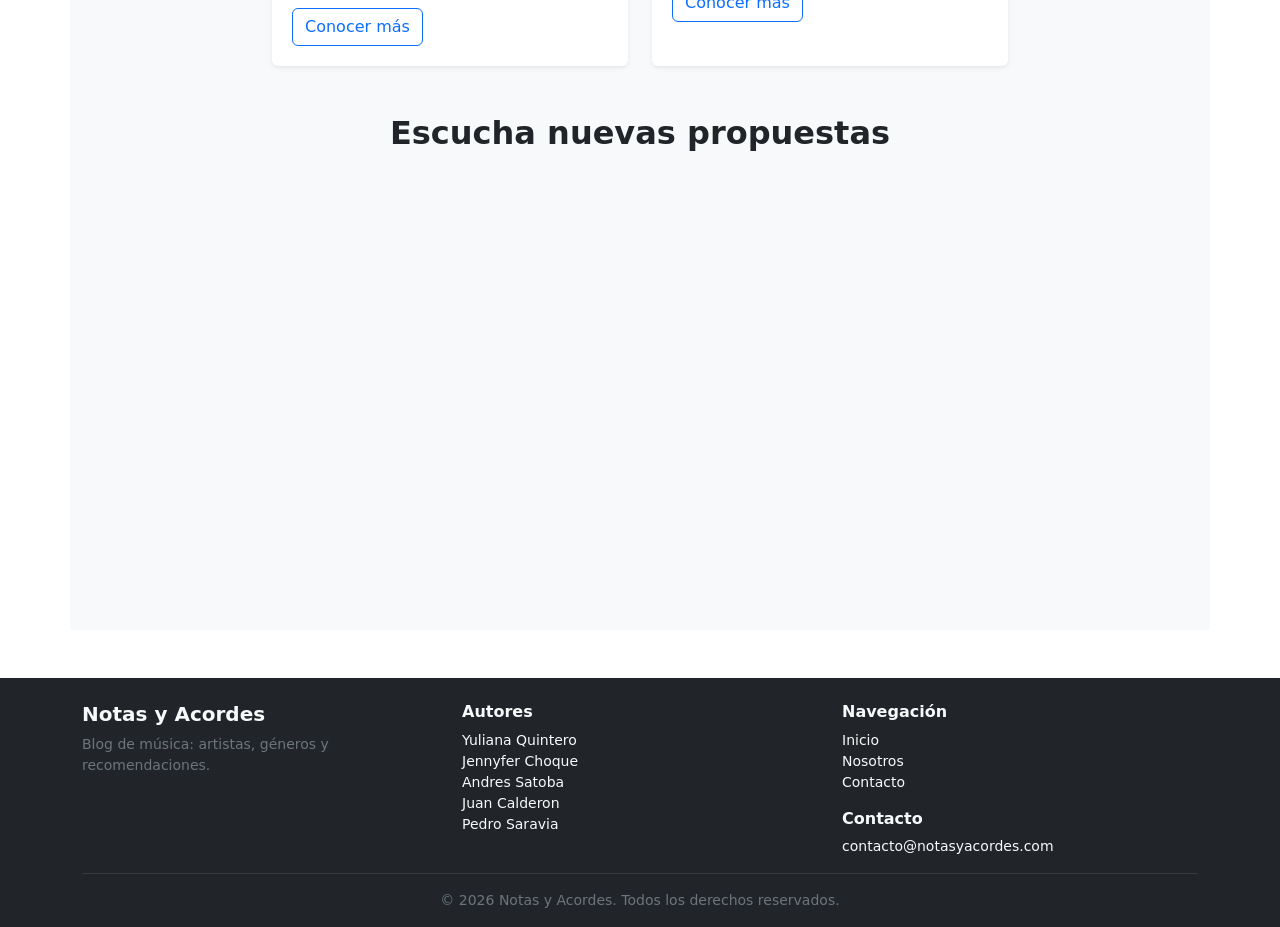
==== commit ee996e91: "Añadiendo main a la página de INICIO y Eliminando contenido main de About y Contact" ====
--- a/index.html
+++ b/index.html
@@ -35,35 +35,14 @@
 
   </nav>
   
-    <main>
-        <section>
-            <h2>Artistas</h2>
-            <article>
-                <div class="artista">
-                    <h3>Lola Young</h3>
-                    <p>Cantante británica de pop y soul conocida por sus letras personales y estilo alternativo.</p>
-
-                </div>
-                <div>
-                    <span>Pop / Soul / R&B alternativo</span>
-                    <a href="https://www.lola-young.com/?utm_source=chatgpt.com"><img
-                            src="https://encrypted-tbn0.gstatic.com/images?q=tbn:ANd9GcRHMTAOBylzqItl5oadeEOruH5GtRpBWyF9qTVrXQEe1A&s=10"
-                            alt="Lola Young" title="Lola Young"></a>
-                    <p class="date">4 de enero de 2001</p>
-                </div>
-            </article>
-            <article>
-                <div class="artista">
-                    <h3>Alex Warren</h3>
-                    <p>Cantante y compositor estadounidense que ganó gran popularidad con su canción Ordinary.</p>
-                </div>
-
-                <div>
-                    <span>Pop</span>
-                    <a href="https://www.alexwarrenofficial.com/?utm_source=chatgpt.com"><img
-                            src="https://encrypted-tbn0.gstatic.com/images?q=tbn:ANd9GcSU5omSNdO8S5AR8IwXp81_naDCKOWQPDUuXzr4mEE-tQ&s=10"
-                            alt="Alex Warren" title="Alex Warren"></a>
-                    <p class="date">18 de marzo de 2000</p>
+    <main class="container my-5">
+        <div class="row g-4">
+            <article class="col-md-2">
+                <div class="card publicidad text-center">
+                    <div class="card-body">
+                        <h5>Publicidad</h5>
+                        <p>Espacio publicitario</p>
+                    </div>
                 </div>
             </article>
             <section class="col-md-8">
@@ -72,31 +51,89 @@
                     <h1 class="fw-bold mt-2">Notas y Acordes</h1>
                     <p class="text-secondary">Descubre nuevos artistas, canciones y propuestas musicales.</p>
                 </div>
-
-                <div>
-                    <span>Pop alternativo / Indie</span>
-                    <a href="https://www.sombrmusic.com/?utm_source=chatgpt.com"><img
-                            src="https://encrypted-tbn0.gstatic.com/images?q=tbn:ANd9GcQfkBv1P15xHfzPtHgVVPKkvYx_Ln1CKtVcMFIVjAjQcw&s=10"
-                            alt="Sombr" title="Sombr"></a>
-                    <p class="date">5 de julio de 2005</p>
+                <article class="card artista-destacado mb-5 shadow-sm">
+                    <img src="" class="card-img-top" alt="Artista destacado">
+                    <div class="card-body">
+                        <span class="badge text-bg-dark">Artista destacado</span>
+                        <h2 class="h3 mt-2">Nuevas voces que vale la pena escuchar</h2>
+                        <p class="text-secondary">Conoce artistas con propuestas diferentes y descubre nuevas canciones para escuchar.</p>
+                        <a href="#" class="btn btn-primary">Leer más</a>
+                    </div>
+                </article>
+                <h2 class="text-center mb-4">Nuevos artistas</h2>
+                <div class="row g-4">
+                    <div class="col-md-6">
+                        <div class="card artista-card h-100 shadow-sm">
+                            <img src="" class="card-img-top" alt="Lola Young">
+                            <div class="card-body">
+                                <h3 class="h5">Lola Young</h3>
+                                <p class="text-secondary">Artista británica con un estilo auténtico.</p>
+                                <a href="#" class="btn btn-outline-primary">Conocer más</a>
+                            </div>
+                        </div>
+                    </div>
+                    <div class="col-md-6">
+                        <div class="card artista-card h-100 shadow-sm">
+                            <img src="" class="card-img-top" alt="Alex Warren">
+                            <div class="card-body">
+                                <h3 class="h5">Alex Warren</h3>
+                                <p class="text-secondary">Cantante y compositor de nuevas propuestas.</p>
+                                <a href="#" class="btn btn-outline-primary">Conocer más</a>
+                            </div>
+                        </div>
+                    </div>
+                    <div class="col-md-6">
+                        <div class="card artista-card h-100 shadow-sm">
+                            <img src="" class="card-img-top" alt="Sombr">
+                            <div class="card-body">
+                                <h3 class="h5">Sombr</h3>
+                                <p class="text-secondary">Una propuesta joven con sonidos alternativos.</p>
+                                <a href="#" class="btn btn-outline-primary">Conocer más</a>
+                            </div>
+                        </div>
+                    </div>
+                    <div class="col-md-6">
+                        <div class="card artista-card h-100 shadow-sm">
+                            <img src="" class="card-img-top" alt="No Hablemos De Eso">
+                            <div class="card-body">
+                                <h3 class="h5">No Hablemos De Eso</h3>
+                                <p class="text-secondary">Una propuesta musical para descubrir.</p>
+                                <a href="#" class="btn btn-outline-primary">Conocer más</a>
+                            </div>
+                        </div>
+                    </div>
                 </div>
-            </article>
-            <article>
-                <div class="artista">
-                    <h3>No Hablemos De Eso</h3>
-                    <p>No Hablemos De Eso es un grupo emergente de rock que combina sonidos alternativos con letras que
-                        buscan conectar con diferentes experiencias y emociones.</p>
+                <section class="mt-5">
+                    <h2 class="text-center fw-bold mb-4">Escucha nuevas propuestas</h2>
+                    <div class="ratio ratio-16x9 video-musical">
+                        <iframe src="https://www.youtube.com/embed/Ey8gm1W-e1Y" title="Another Brick in the Wall, Pt. 2"
+                            allow="accelerometer; autoplay; clipboard-write; encrypted-media; gyroscope; picture-in-picture; web-share"
+                            allowfullscreen>
+                        </iframe>
+                    </div>
+                </section>
+            </section>
+            <aside class="col-md-2">
+                <div class="card noticias shadow-sm border-0">
+                    <div class="card-body">
+                        <h5 class="card-title text-center">📰 Noticias</h5>
+                        <hr>
+                        <article class="mb-3">
+                            <h6 class="fw-bold">Nuevos lanzamientos</h6>
+                            <p class="small text-secondary">Conoce las novedades de la escena musical.</p>
+                        </article>
+                        <article class="mb-3">
+                            <h6 class="fw-bold">Artistas emergentes</h6>
+                            <p class="small text-secondary">Descubre nuevos talentos y propuestas.</p>
+                        </article>
+                        <article>
+                            <h6 class="fw-bold">Próximamente</h6>
+                            <p class="small text-secondary">Más contenido musical en Notas y Acordes.</p>
+                        </article>
+                    </div>
                 </div>
-
-                <div>
-                    <span>Rock</span>
-                    <a href="https://music.apple.com/us/artist/no-hablemos-de-eso/1783146449"><img
-                            src="https://encrypted-tbn0.gstatic.com/images?q=tbn:ANd9GcQKfrUpdvvqhtQOIpABhEpJQMYyaVqsnxCCjKFwV5Xhgw&s=10"
-                            alt="No Hablemos De Eso" title="No Hablemos De Eso"></a>
-                    <p class="date">Reconocimiento: 2024</p>
-                </div>
-            </article>
-        </section>
+            </aside>
+        </div>
     </main>
     <footer class="bg-dark text-light mt-5 pt-4 pb-3">
         <div class="container">
--- a/style/style.css
+++ b/style/style.css
@@ -8,7 +8,30 @@
     padding-bottom: 40px;
 }
 
+/* Títulos */
 
+main h1 {
+    color: #212529;
+}
+
+main h2 {
+    color: #212529;
+}
+
+/* =========================
+   PUBLICIDAD
+========================= */
+
+.publicidad {
+    background-color: #e9ecef;
+    border: 1px dashed #6c757d;
+    border-radius: 8px;
+    color: #6c757d;
+}
+
+.publicidad h5 {
+    font-weight: bold;
+}
 
 .publicidad p {
     font-size: 14px;
@@ -97,16 +120,30 @@
     border: none;
 }
 
-footer p {
-    text-align: center;
-    color: white;
-}
 
+/* =========================
+   RESPONSIVE
+========================= */
 
-  .navbar > .container {
-      display: flex;
-      flex-direction: row;
-      flex-wrap: wrap;
-      align-items: center;
-      justify-content: space-between;
-  }
+@media (max-width: 767px) {
+
+    main {
+        padding-top: 10px;
+    }
+
+    .publicidad {
+        margin-bottom: 10px;
+    }
+
+    .noticias {
+        margin-top: 10px;
+    }
+
+    .artista-destacado img {
+        height: 220px;
+    }
+
+    .artista-card img {
+        height: 200px;
+    }
+}
--- a/style/style.css
+++ b/style/style.css
@@ -8,7 +8,30 @@
     padding-bottom: 40px;
 }
 
+/* Títulos */
 
+main h1 {
+    color: #212529;
+}
+
+main h2 {
+    color: #212529;
+}
+
+/* =========================
+   PUBLICIDAD
+========================= */
+
+.publicidad {
+    background-color: #e9ecef;
+    border: 1px dashed #6c757d;
+    border-radius: 8px;
+    color: #6c757d;
+}
+
+.publicidad h5 {
+    font-weight: bold;
+}
 
 .publicidad p {
     font-size: 14px;
@@ -97,16 +120,30 @@
     border: none;
 }
 
-footer p {
-    text-align: center;
-    color: white;
-}
 
+/* =========================
+   RESPONSIVE
+========================= */
 
-  .navbar > .container {
-      display: flex;
-      flex-direction: row;
-      flex-wrap: wrap;
-      align-items: center;
-      justify-content: space-between;
-  }
+@media (max-width: 767px) {
+
+    main {
+        padding-top: 10px;
+    }
+
+    .publicidad {
+        margin-bottom: 10px;
+    }
+
+    .noticias {
+        margin-top: 10px;
+    }
+
+    .artista-destacado img {
+        height: 220px;
+    }
+
+    .artista-card img {
+        height: 200px;
+    }
+}
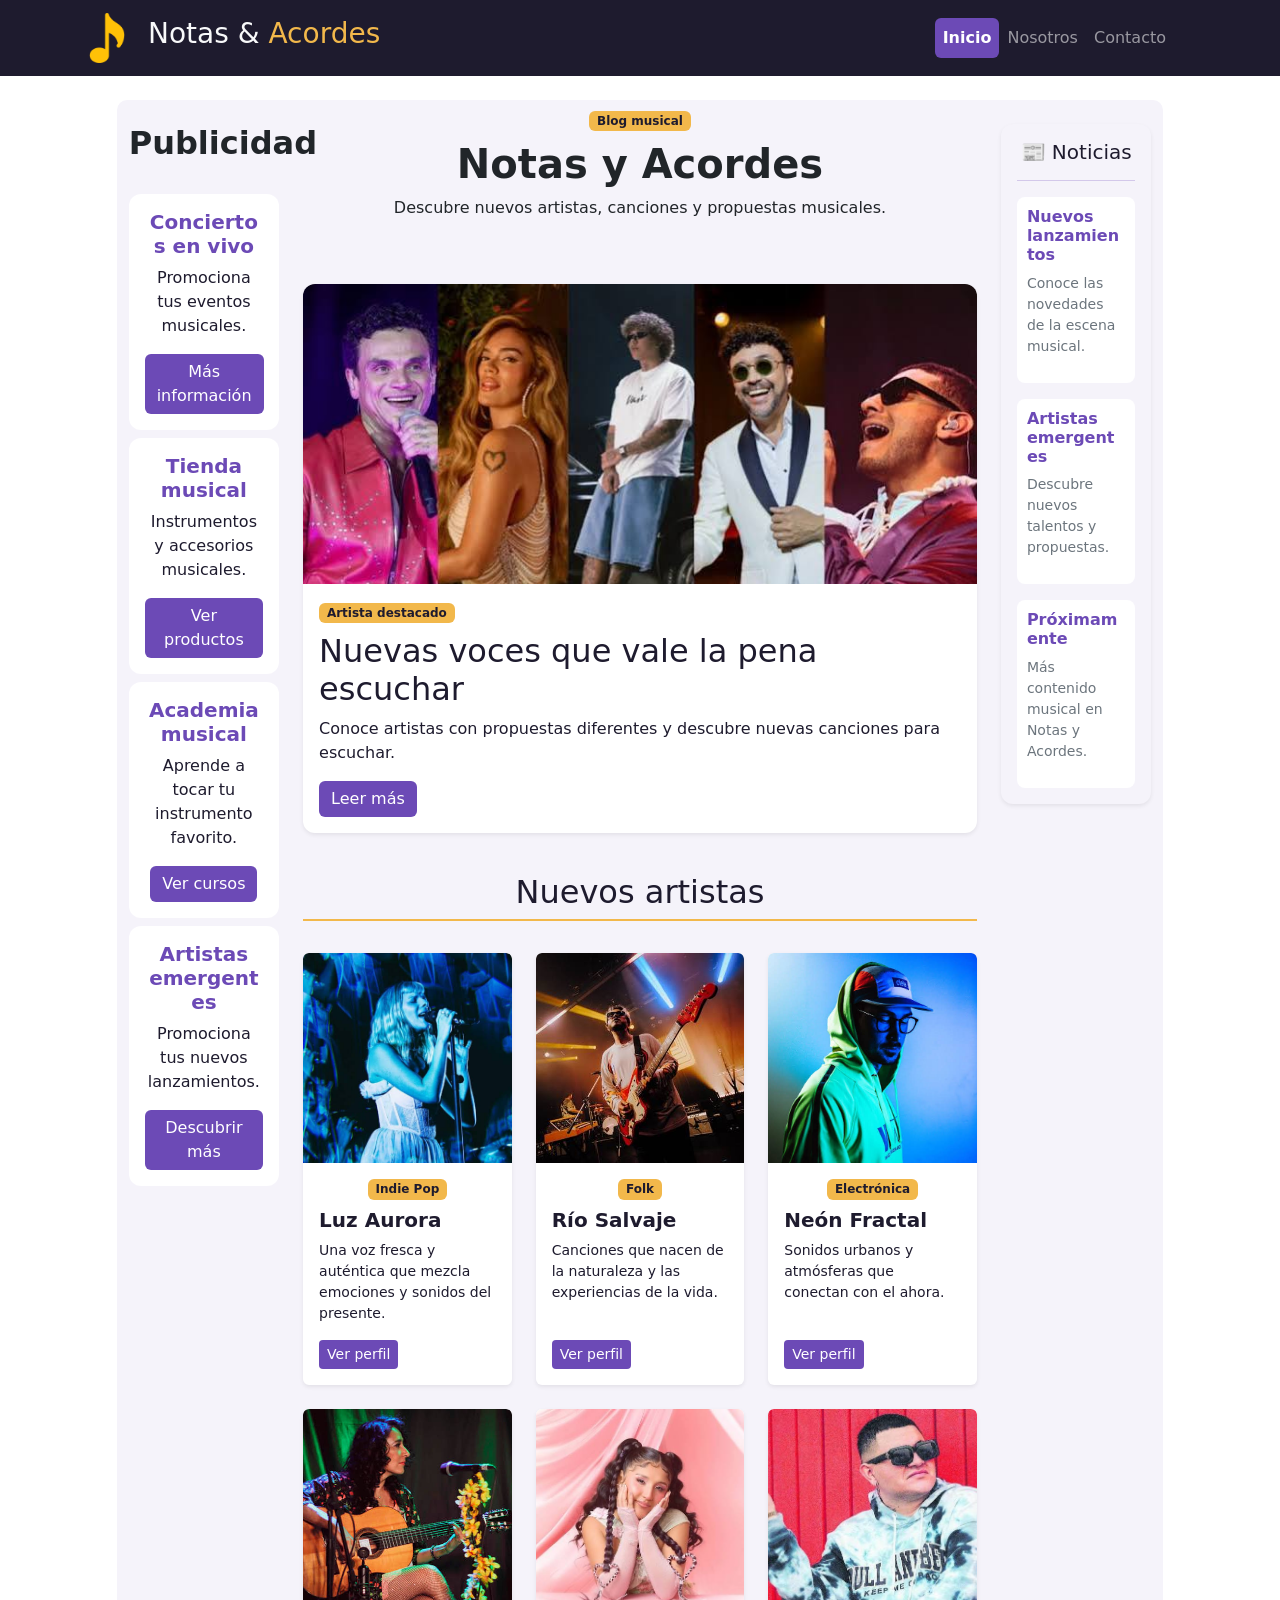
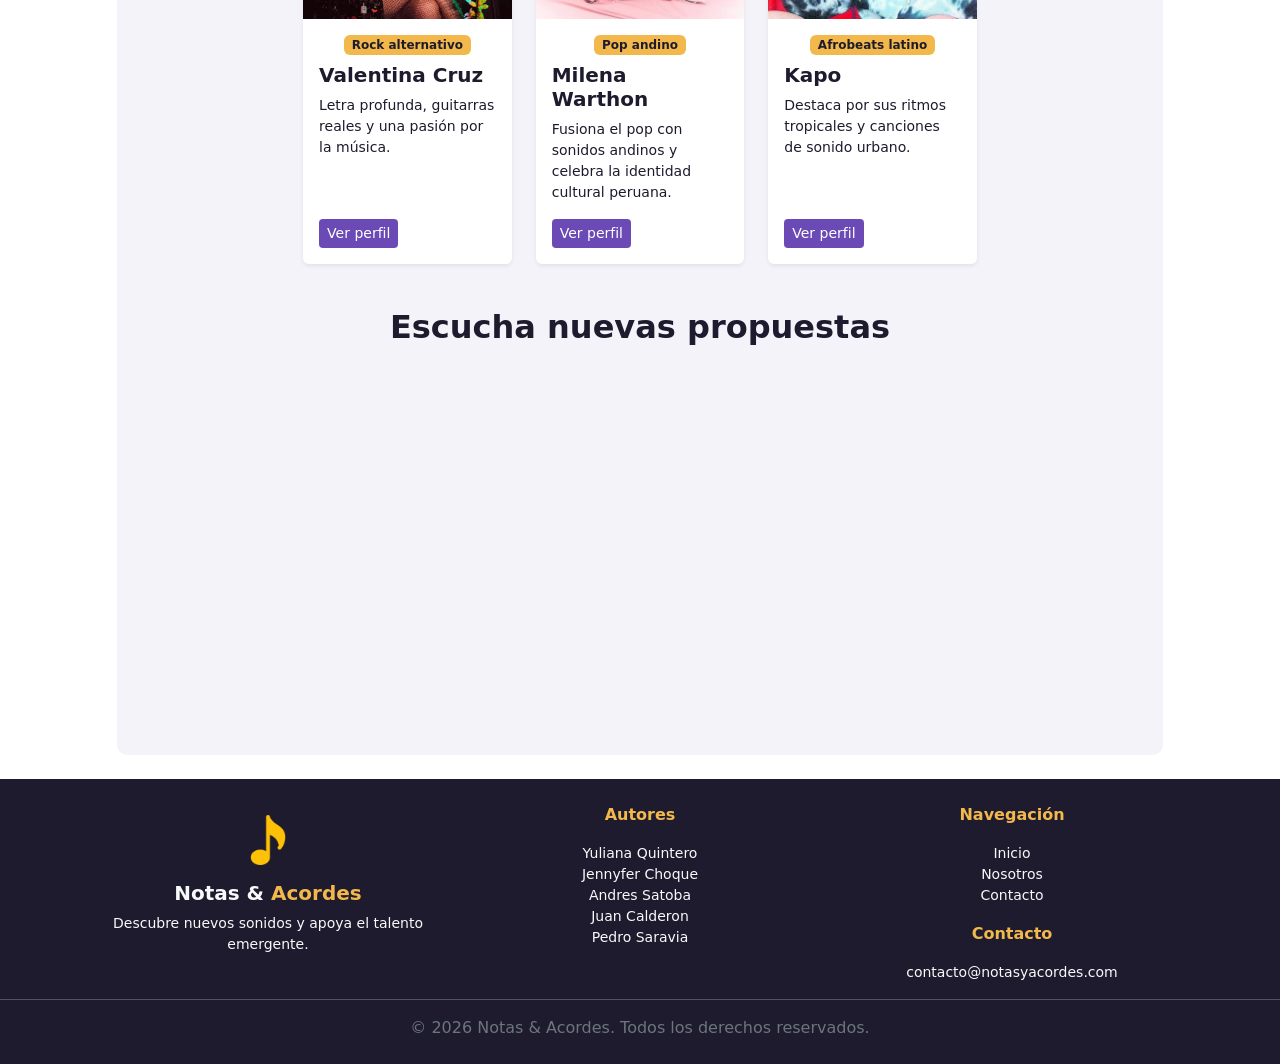
==== commit 8d58c1a9: "Estructura la página index con Bootstrap y actualiza el navbar y footer de todas las páginas, conser" ====
--- a/index.html
+++ b/index.html
@@ -4,116 +4,101 @@
 <head>
     <meta charset="UTF-8">
     <meta name="viewport" content="width=device-width, initial-scale=1.0">
-    <link href="https://cdn.jsdelivr.net/npm/bootstrap@5.3.8/dist/css/bootstrap.min.css" rel="stylesheet"
-        integrity="sha384-sRIl4kxILFvY47J16cr9ZwB07vP4J8+LH7qKQnuqkuIAvNWLzeN8tE5YBujZqJLB" crossorigin="anonymous">
-    <link rel="stylesheet" href="style/style.css">
     <title>Notas y Acordes | Inicio</title>
-    <link href="https://cdn.jsdelivr.net/npm/bootstrap@5.3.8/dist/css/bootstrap.min.css" rel="stylesheet">
-    <link rel="stylesheet" href="./style/style.css">
+
+    <link rel="shortcut icon" href="/img/index/nota-musical.png" type="image/x-icon">
+    <link href="https://cdn.jsdelivr.net/npm/bootstrap@5.3.8/dist/css/bootstrap.min.css" rel="stylesheet" integrity="sha384-sRIl4kxILFvY47J16cr9ZwB07vP4J8+LH7qKQnuqkuIAvNWLzeN8tE5YBujZqJLB" crossorigin="anonymous">
+    <link rel="stylesheet" href="/style/navbar_footer.css">
+    <link rel="stylesheet" href="/style/style.css">
 </head>
 
 <body>
-    
-  <nav class="navbar navbar-expand-lg navbar-dark bg-dark sticky-top">
-    <div class="container">
+    <nav class="navbar navbar-expand-lg navbar-dark sticky-top">
+        <div class="container">
+            <a class="navbar-brand" href="#"><img src="/img/index/nota-musical.png" alt="Nota"></a>
+            <h3 class="text-light">Notas & <span>Acordes</span></h3>
+            <button class="navbar-toggler" type="button" data-bs-toggle="collapse" data-bs-target="#navbarText"
+                aria-controls="navbarText" aria-expanded="false" aria-label="Toggle navigation">
+                <span class="navbar-toggler-icon"></span>
+            </button>
+            <div class="collapse navbar-collapse text-end" id="navbarText">
+                <ul class="navbar-nav ms-auto me-4 mb-2 mb-lg-0">
+                    <li class="nav-item"><a class="nav-link active fw-semibold rounded-2 p-2" aria-current="page" href="#">Inicio</a></li>
+                    <li class="nav-item"><a class="nav-link inactive" href="/pages/About.html">Nosotros</a></li>
+                    <li class="nav-item"><a class="nav-link inactive" href="/pages/Contact.html">Contacto</a></li>
+                </ul>
+            </div>
+        </div>
+    </nav>
 
-      <a class="navbar-brand" href="index.html">Notas y Acordes</a>
+    <main class="container-fluid d-flex justify-content-center">
+        <div class="col-12 col-xl-10 row g-4 my-4">
 
-      <button class="navbar-toggler" type="button" data-bs-toggle="collapse" data-bs-target="#menu">
-        <span class="navbar-toggler-icon"></span>
-      </button>
+            <div class="col-12 col-md-3 col-lg-2 d-flex flex-column gap-2">
+                <h2 class="fw-bold mb-4">Publicidad</h2>
+                <article class="card publicidad">
+                    <div class="card-body text-center">
+                        <h5 class="card-title fw-bold">Conciertos en vivo</h5>
+                        <p class="card-text">Promociona tus eventos musicales.</p>
+                        <a href="#" class="btn btn-publicidad">Más información</a>
+                    </div>
+                </article>
 
-      <div class="collapse navbar-collapse" id="menu">
-        <ul class="navbar-nav ms-auto">
-          <li class="nav-item"><a class="nav-link active" href="index.html">Inicio</a></li>
-          <li class="nav-item"><a class="nav-link" href="pages/About.html">Nosotros</a></li>
-          <li class="nav-item"><a class="nav-link" href="pages/Contact.html">Contacto</a></li>
-        </ul>
-      </div>
+                <article class="card publicidad">
+                    <div class="card-body text-center">
+                        <h5 class="card-title fw-bold">Tienda musical</h5>
+                        <p class="card-text">Instrumentos y accesorios musicales.</p>
+                        <a href="#" class="btn btn-publicidad">Ver productos</a>
+                    </div>
+                </article>
 
-    </div>
+                <article class="card publicidad">
+                    <div class="card-body text-center">
+                        <h5 class="card-title fw-bold">Academia musical</h5>
+                        <p class="card-text">Aprende a tocar tu instrumento favorito.</p>
+                        <a href="#" class="btn btn-publicidad">Ver cursos</a>
+                    </div>
+                </article>
 
-  </nav>
-  
-    <main class="container my-5">
-        <div class="row g-4">
-            <article class="col-md-2">
-                <div class="card publicidad text-center">
+                <article class="card publicidad">
+                    <div class="card-body text-center">
+                        <h5 class="card-title fw-bold">Artistas emergentes</h5>
+                        <p class="card-text">Promociona tus nuevos lanzamientos.</p>
+                        <a href="#" class="btn btn-publicidad">Descubrir más</a>
+                    </div>
+                </article>
+            </div>
+            <section class="col-12 col-md-9 col-lg-8 mt-2 d-flex flex-column gap-4">
+                <div class="text-center mb-4">
+                    <span class="badge">Blog musical</span>
+                    <h1 class="fw-bold mt-2">Notas y Acordes</h1>
+                    <p>Descubre nuevos artistas, canciones y propuestas musicales.</p>
+                </div>
+                <article class="card artista-destacado mb-3 shadow-sm">
+                    <div class="card-img-top" alt="Artista destacado" id="destacado"></div>
                     <div class="card-body">
-                        <h5>Publicidad</h5>
-                        <p>Espacio publicitario</p>
+                        <span class="badge">Artista destacado</span>
+                        <h2 class="mt-2">Nuevas voces que vale la pena escuchar</h2>
+                        <p>Conoce artistas con propuestas diferentes y descubre nuevas canciones para escuchar.</p>
+                        <a href="#" class="btn">Leer más</a>
+                    </div>
+                </article>
+                <h2 class="titulo-artistas text-center">Nuevos artistas</h2>
+                <div class="row g-4" id="artistas">
+
+                </div>
+                <div class="w-100 mb-4 video-propuestas">
+                    <h2 class="text-center fw-bold">Escucha nuevas propuestas</h2>
+                    <div class="ratio ratio-16x9">
+                        <iframe src="https://www.youtube.com/embed/gm3J5adMXfw?si=BilOc6SdmdMfKD9E"
+                            title="YouTube video player" frameborder="0"
+                            allow="accelerometer; autoplay; clipboard-write; encrypted-media; gyroscope; picture-in-picture; web-share"
+                            referrerpolicy="strict-origin-when-cross-origin" allowfullscreen></iframe>
                     </div>
                 </div>
-            </article>
-            <section class="col-md-8">
-                <div class="text-center mb-4">
-                    <span class="badge text-bg-primary">Blog musical</span>
-                    <h1 class="fw-bold mt-2">Notas y Acordes</h1>
-                    <p class="text-secondary">Descubre nuevos artistas, canciones y propuestas musicales.</p>
-                </div>
-                <article class="card artista-destacado mb-5 shadow-sm">
-                    <img src="" class="card-img-top" alt="Artista destacado">
-                    <div class="card-body">
-                        <span class="badge text-bg-dark">Artista destacado</span>
-                        <h2 class="h3 mt-2">Nuevas voces que vale la pena escuchar</h2>
-                        <p class="text-secondary">Conoce artistas con propuestas diferentes y descubre nuevas canciones para escuchar.</p>
-                        <a href="#" class="btn btn-primary">Leer más</a>
-                    </div>
-                </article>
-                <h2 class="text-center mb-4">Nuevos artistas</h2>
-                <div class="row g-4">
-                    <div class="col-md-6">
-                        <div class="card artista-card h-100 shadow-sm">
-                            <img src="" class="card-img-top" alt="Lola Young">
-                            <div class="card-body">
-                                <h3 class="h5">Lola Young</h3>
-                                <p class="text-secondary">Artista británica con un estilo auténtico.</p>
-                                <a href="#" class="btn btn-outline-primary">Conocer más</a>
-                            </div>
-                        </div>
-                    </div>
-                    <div class="col-md-6">
-                        <div class="card artista-card h-100 shadow-sm">
-                            <img src="" class="card-img-top" alt="Alex Warren">
-                            <div class="card-body">
-                                <h3 class="h5">Alex Warren</h3>
-                                <p class="text-secondary">Cantante y compositor de nuevas propuestas.</p>
-                                <a href="#" class="btn btn-outline-primary">Conocer más</a>
-                            </div>
-                        </div>
-                    </div>
-                    <div class="col-md-6">
-                        <div class="card artista-card h-100 shadow-sm">
-                            <img src="" class="card-img-top" alt="Sombr">
-                            <div class="card-body">
-                                <h3 class="h5">Sombr</h3>
-                                <p class="text-secondary">Una propuesta joven con sonidos alternativos.</p>
-                                <a href="#" class="btn btn-outline-primary">Conocer más</a>
-                            </div>
-                        </div>
-                    </div>
-                    <div class="col-md-6">
-                        <div class="card artista-card h-100 shadow-sm">
-                            <img src="" class="card-img-top" alt="No Hablemos De Eso">
-                            <div class="card-body">
-                                <h3 class="h5">No Hablemos De Eso</h3>
-                                <p class="text-secondary">Una propuesta musical para descubrir.</p>
-                                <a href="#" class="btn btn-outline-primary">Conocer más</a>
-                            </div>
-                        </div>
-                    </div>
-                </div>
-                <section class="mt-5">
-                    <h2 class="text-center fw-bold mb-4">Escucha nuevas propuestas</h2>
-                    <div class="ratio ratio-16x9 video-musical">
-                        <iframe src="https://www.youtube.com/embed/Ey8gm1W-e1Y" title="Another Brick in the Wall, Pt. 2"
-                            allow="accelerometer; autoplay; clipboard-write; encrypted-media; gyroscope; picture-in-picture; web-share"
-                            allowfullscreen>
-                        </iframe>
-                    </div>
-                </section>
             </section>
-            <aside class="col-md-2">
+
+            <aside class="col-12 col-md-12 col-lg-2">
                 <div class="card noticias shadow-sm border-0">
                     <div class="card-body">
                         <h5 class="card-title text-center">📰 Noticias</h5>
@@ -133,52 +118,50 @@
                     </div>
                 </div>
             </aside>
+
         </div>
+
     </main>
-    <footer class="bg-dark text-light mt-5 pt-4 pb-3">
-        <div class="container">
-            <div class="row gy-4">
 
-                <div class="col-md-4">
-                    <h5 class="fw-bold">Notas y Acordes</h5>
-                    <p class="small text-secondary mb-0">
-                        Blog de música: artistas, géneros y recomendaciones.
-                    </p>
+    <footer class="text-light text-center py-4">
+        <div class="container d-flex justify-content-between flex-wrap">
+            <div class="col-md-4 d-flex flex-column justify-content-center align-items-center">
+                <div class="d-flex flex-column align-items-center flex-wrap">
+                    <img src="/img/index/nota-musical.png" alt="Nota">
+                    <h5 class="fw-bold mt-3">Notas & <span>Acordes</span></h5>
                 </div>
+                <p class="small">Descubre nuevos sonidos y apoya el talento emergente.</p>
+            </div>
 
-                <div class="col-md-4">
-                    <h6 class="fw-bold">Autores</h6>
-                    <ul class="list-unstyled small mb-0">
-                        <li>Yuliana Quintero</li>
-                        <li>Jennyfer Choque</li>
-                        <li>Andres Satoba</li>
-                        <li>Juan Calderon</li>
-                        <li>Pedro Saravia</li>
-                    </ul>
-                </div>
+            <div class="col-md-4">
+                <p class="fw-bold">Autores</p>
+                <ul class="list-unstyled small mb-0">
+                    <li>Yuliana Quintero</li>
+                    <li>Jennyfer Choque</li>
+                    <li>Andres Satoba</li>
+                    <li>Juan Calderon</li>
+                    <li>Pedro Saravia</li>
+                </ul>
+            </div>
 
-                <div class="col-md-4">
-                    <h6 class="fw-bold">Navegación</h6>
-                    <ul class="list-unstyled small mb-3">
-                        <li><a class="link-light text-decoration-none" href="index.html">Inicio</a></li>
-                        <li><a class="link-light text-decoration-none" href="pages/About.html">Nosotros</a></li>
-                        <li><a class="link-light text-decoration-none" href="pages/Contact.html">Contacto</a></li>
-                    </ul>
-                    <h6 class="fw-bold">Contacto</h6>
+            <div class="col-md-4">
+                <p class="fw-bold">Navegación</p>
+                <ul class="list-unstyled small mb-3">
+                    <li><a class="link-light text-decoration-none" href="#">Inicio</a></li>
+                    <li><a class="link-light text-decoration-none" href="/pages/About.html">Nosotros</a></li>
+                    <li><a class="link-light text-decoration-none" href="/pages/Contact.html">Contacto</a></li>
+                </ul>
+                <div>
+                    <p class="fw-bold">Contacto</p>
                     <p class="small mb-0">contacto@notasyacordes.com</p>
                 </div>
-
             </div>
-
-            <hr class="border-secondary">
-            <p class="text-center small text-secondary mb-0">
-                &copy; 2026 Notas y Acordes. Todos los derechos reservados.
-            </p>
         </div>
+        <hr>
+        <p class="text-secondary mb-0">© 2026 Notas & Acordes. Todos los derechos reservados.</p>
     </footer>
-<script src="https://cdn.jsdelivr.net/npm/bootstrap@5.3.8/dist/js/bootstrap.bundle.min.js"
-        integrity="sha384-FKyoEForCGlyvwx9Hj09JcYn3nv7wiPVlz7YYwJrWVcXK/BmnVDxM+D2scQbITxI"
-        crossorigin="anonymous"></script>
+    <script src="/js/artistas.js"></script>
+    <script src="https://cdn.jsdelivr.net/npm/bootstrap@5.3.8/dist/js/bootstrap.bundle.min.js" integrity="sha384-FKyoEForCGlyvwx9Hj09JcYn3nv7wiPVlz7YYwJrWVcXK/BmnVDxM+D2scQbITxI" crossorigin="anonymous"></script>
 </body>
 
 </html>
--- a/style/navbar_footer.css
+++ b/style/navbar_footer.css
@@ -0,0 +1,28 @@
+:root {
+    --morado-oscuro: #1E1B2E; /* Color principal para el navbar, el footer y los fondos oscuros. Transmite identidad y profundidad. */
+    --morado-musical: #6C4AB6; /* Para botones principales, enlaces activos e íconos destacados. Representa creatividad. */
+    --amarillo-dorado: #F2B84B; /* Para pequeños detalles, etiquetas y elementos que quieras resaltar. Evoca luces de escenario y energía. */
+    --lila-claro: #F5F3FA; /* Para fondos de secciones y tarjetas. Aporta una apariencia limpia y moderna. */
+    --blanco: #FFFFFF; /* Para fondos, textos sobre colores oscuros y espacios de lectura. Mejora la claridad visual. */
+}
+
+/* Navbar y footer */
+.navbar, footer {
+    background: var(--morado-oscuro);
+}
+
+.navbar-brand img, footer img {
+    width: 50px;
+}
+
+.navbar span, footer h5 span {
+    color: var(--amarillo-dorado);
+}
+
+.nav-link.active {
+    background: var(--morado-musical);
+}
+
+div p:first-child {
+    color: var(--amarillo-dorado);
+}
--- a/style/style.css
+++ b/style/style.css
@@ -1,149 +1,151 @@
-/* =========================
-   MAIN
-========================= */
-
+/* Contenido principal */
 main {
-    background-color: #f8f9fa;
-    padding-top: 20px;
-    padding-bottom: 40px;
+    background: var(--blanco);
 }
 
-/* Títulos */
-
-main h1 {
-    color: #212529;
+main > .row {
+    background: var(--lila-claro);
+    border-radius: 10px;
 }
 
-main h2 {
-    color: #212529;
-}
-
-/* =========================
-   PUBLICIDAD
-========================= */
-
-.publicidad {
-    background-color: #e9ecef;
-    border: 1px dashed #6c757d;
-    border-radius: 8px;
-    color: #6c757d;
-}
-
-.publicidad h5 {
-    font-weight: bold;
-}
-
-.publicidad p {
-    font-size: 14px;
-}
-
-
-/* =========================
-   ARTISTA DESTACADO
-========================= */
-
-.artista-destacado {
+.publicidad, .artista-destacado, .noticias {
     border: none;
+    border-radius: 12px;
     overflow: hidden;
 }
 
-.artista-destacado img {
+.publicidad {
+    background: var(--blanco);
+    color: var(--morado-oscuro);
+}
+
+.publicidad h5, .noticias h6 {
+    color: var(--morado-musical);
+}
+
+.btn-publicidad, .artista-destacado .btn, #artistas .btn {
+    background: var(--morado-musical);
+    color: var(--blanco);
+    border: none;
+}
+
+.btn-publicidad:hover, .artista-destacado .btn:hover,
+#artistas .btn:hover {
+    background: var(--morado-oscuro);
+    color: var(--amarillo-dorado);
+}
+
+/* Artista destacado */
+#destacado {
     height: 300px;
+    background-image: url("/img/index/destacado.jpg");
+    background-position: top;
+    background-repeat: no-repeat;
+    background-size: cover;
+}
+
+.artista-destacado, #artistas .card {
+    background: var(--blanco);
+    transition: transform 0.3s;
+}
+
+.artista-destacado:hover, #artistas .card:hover {
+    transform: translateY(-4px);
+}
+
+.artista-destacado h2, .artista-destacado p,
+#artistas .card-title, #artistas .card-text {
+    color: var(--morado-oscuro);
+}
+
+.badge {
+    background: var(--amarillo-dorado);
+    color: var(--morado-oscuro);
+}
+
+/* Tarjetas de artistas */
+#artistas .card {
+    height: 100%;
+    overflow: hidden;
+}
+
+#artistas .card-img-top {
+    height: 210px;
     object-fit: cover;
 }
 
-
-/* =========================
-   TARJETAS DE ARTISTAS
-========================= */
-
-.artista-card {
-    border: none;
-    overflow: hidden;
-    transition: transform 0.3s ease;
+#artistas .card-body {
+    display: flex;
+    flex-direction: column;
 }
 
-.artista-card:hover {
-    transform: translateY(-5px);
+#artistas .btn {
+    align-self: flex-start;
+    margin-top: auto;
 }
 
-.artista-card img {
-    height: 220px;
-    object-fit: cover;
+.titulo-artistas {
+    color: var(--morado-oscuro);
+    border-bottom: 2px solid var(--amarillo-dorado);
+    padding-bottom: 8px;
 }
 
-.artista-card .card-body {
+/* Video */
+.video-propuestas {
     padding: 20px;
+    background: var(--lila-claro);
+    border-radius: 12px;
 }
 
-.artista-card h3 {
-    font-weight: bold;
+.video-propuestas h2 {
+    color: var(--morado-oscuro);
 }
 
-
-/* =========================
-   NOTICIAS
-========================= */
-
-.noticias {
-    background-color: #ffffff;
+.video-propuestas .ratio {
+    max-width: 700px;
+    margin: auto;
+    border-radius: 12px;
+    overflow: hidden;
 }
 
-.noticias .card-body {
-    padding: 20px;
+/* Noticias */
+.noticias {
+    background: var(--lila-claro);
 }
 
-.noticias h5 {
-    font-weight: bold;
-}
-
-.noticias h6 {
-    margin-bottom: 5px;
-}
-
-.noticias p {
-    margin-bottom: 0;
-    line-height: 1.4;
-}
-
-
-/* =========================
-   VIDEO
-========================= */
-
-.video-musical {
-    overflow: hidden;
+.noticias article {
+    padding: 10px;
+    background: var(--blanco);
     border-radius: 8px;
 }
 
-.video-musical iframe {
-    border: none;
+.noticias .card-title {
+    color: var(--morado-oscuro);
 }
 
+.noticias hr {
+    border-color: var(--morado-musical);
+}
 
-/* =========================
-   RESPONSIVE
-========================= */
-
-@media (max-width: 767px) {
-
-    main {
-        padding-top: 10px;
-    }
-
-    .publicidad {
-        margin-bottom: 10px;
-    }
-
-    .noticias {
-        margin-top: 10px;
-    }
-
-    .artista-destacado img {
+/* Responsive */
+@media (max-width: 576px) {
+    #destacado {
         height: 220px;
     }
 
-    .artista-card img {
-        height: 200px;
+    .artista-destacado .card-body,
+    .video-propuestas {
+        padding: 12px;
+    }
+
+    .artista-destacado h2 {
+        font-size: 24px;
+    }
+}
+
+@media (max-width: 991px) {
+    .noticias {
+        max-width: 500px;
+        margin: 0 auto;
     }
 }
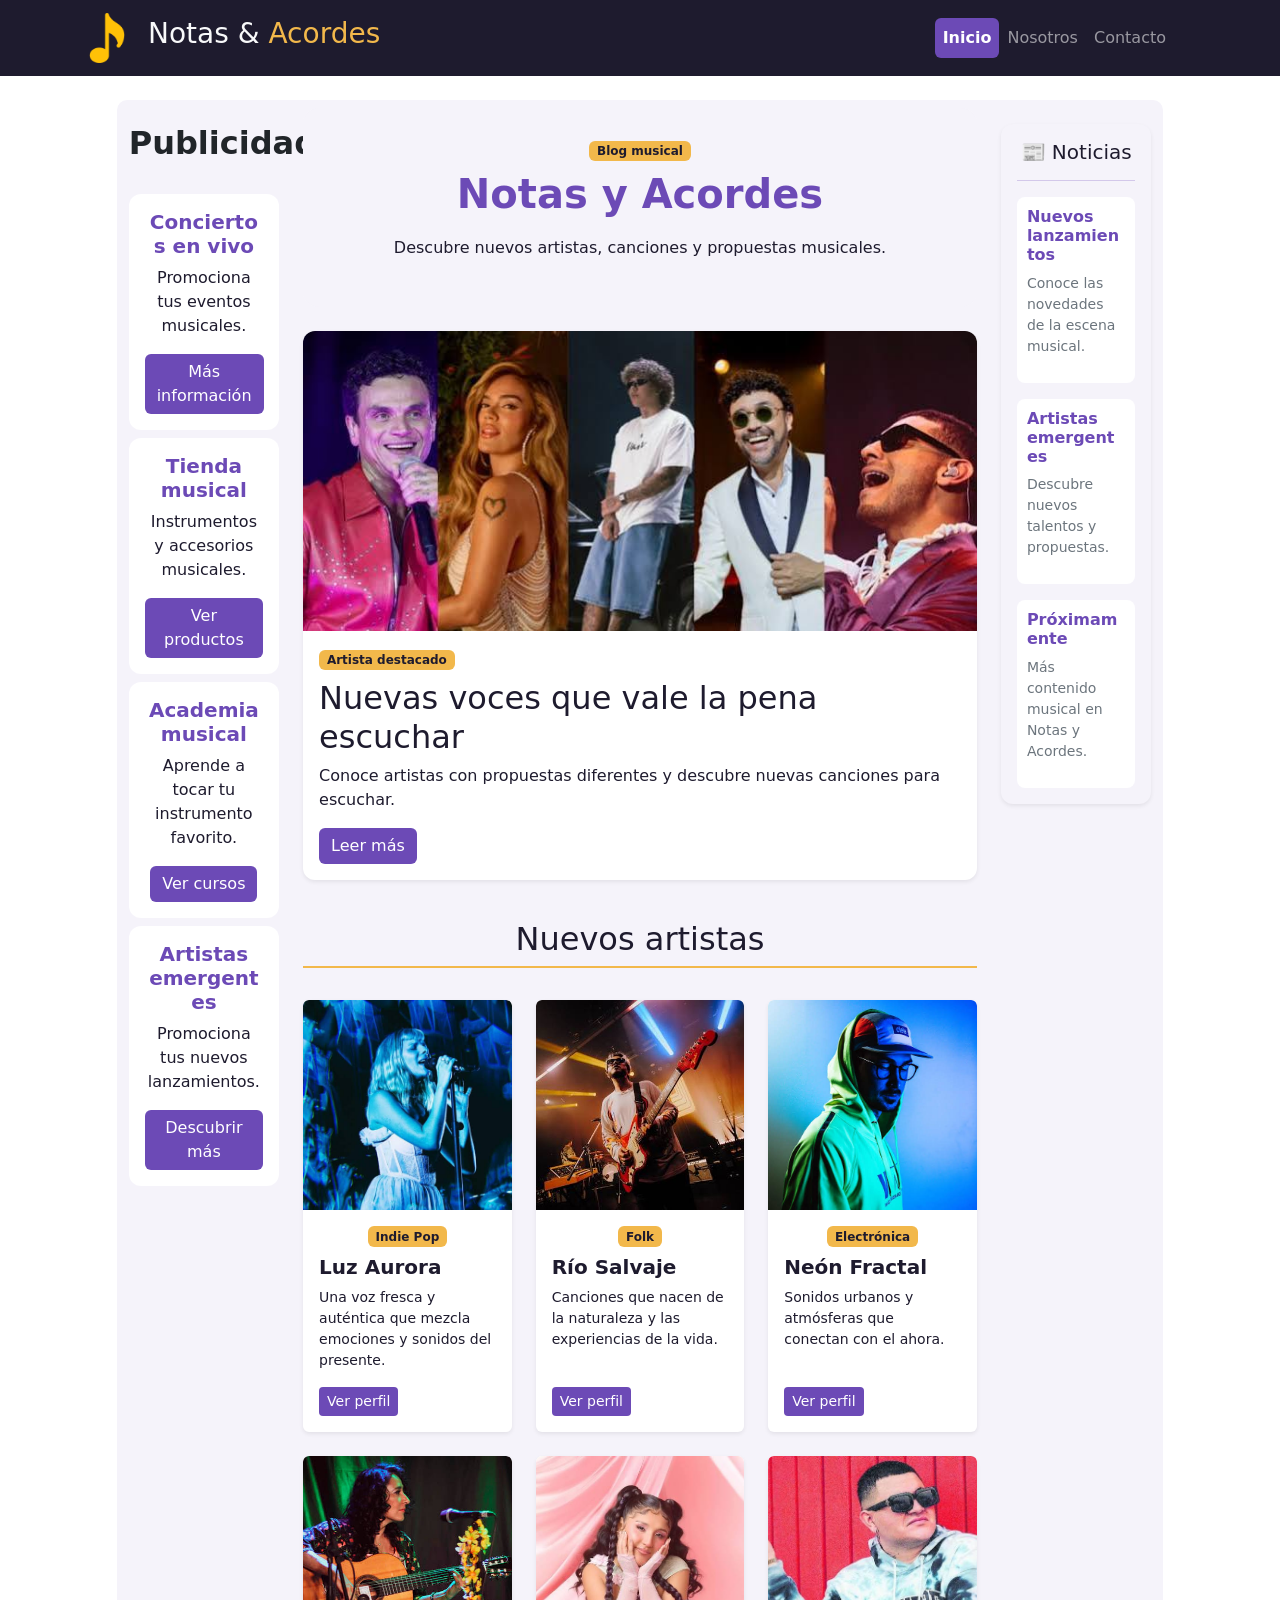
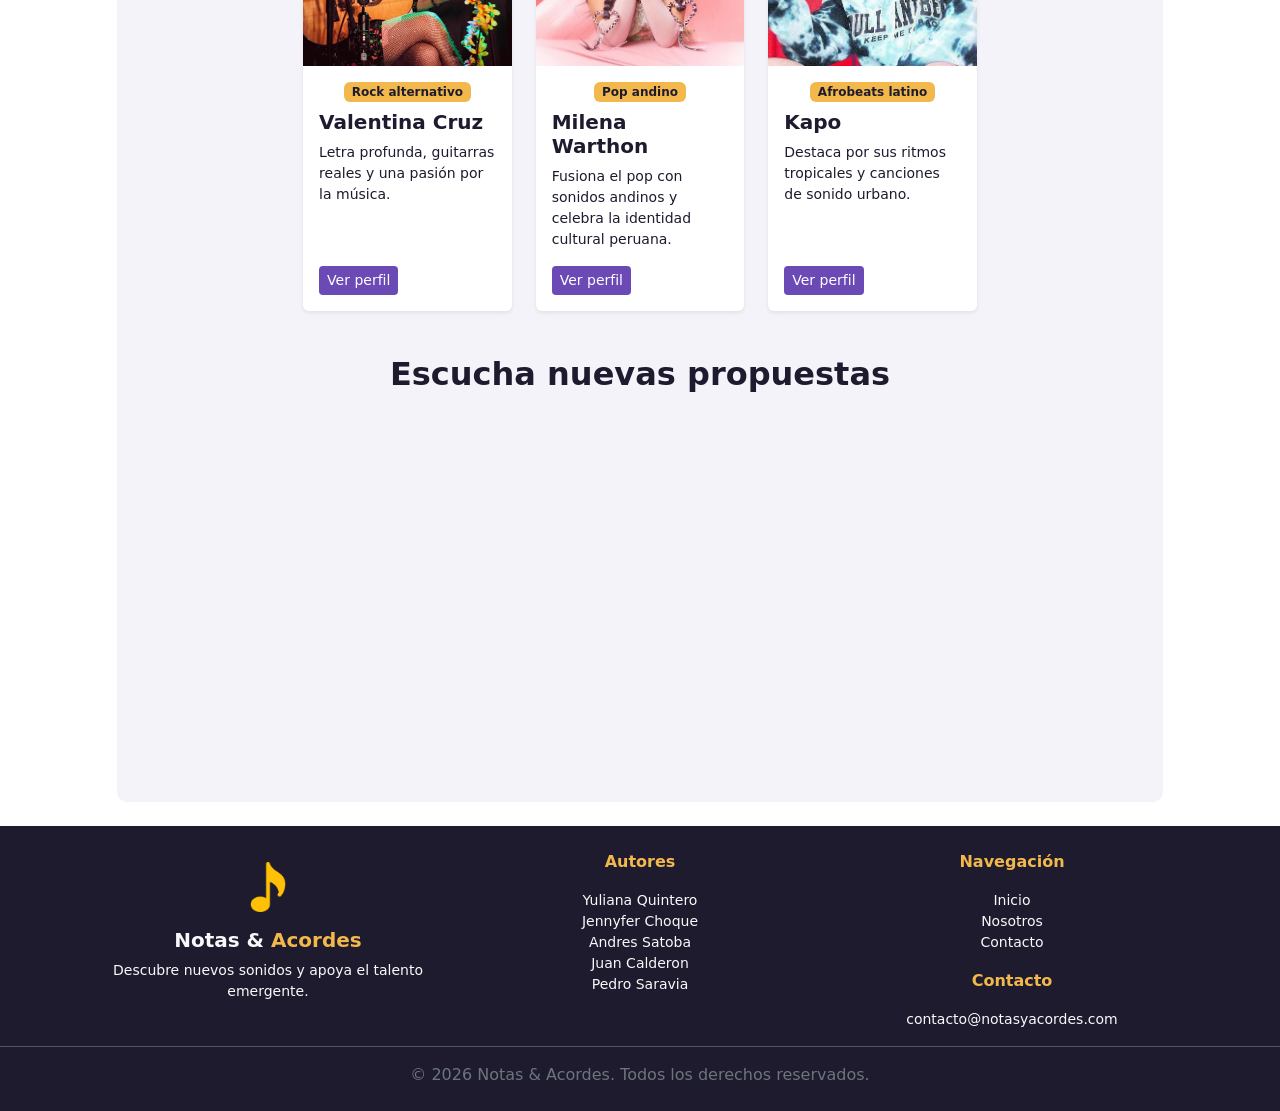
==== commit 99dfd610: "Actualizando páginas de About y Contact con Bootstrap y estilos CSS" ====
--- a/index.html
+++ b/index.html
@@ -69,10 +69,10 @@
                 </article>
             </div>
             <section class="col-12 col-md-9 col-lg-8 mt-2 d-flex flex-column gap-4">
-                <div class="text-center mb-4">
+                <div class="inicio-intro text-center">
                     <span class="badge">Blog musical</span>
                     <h1 class="fw-bold mt-2">Notas y Acordes</h1>
-                    <p>Descubre nuevos artistas, canciones y propuestas musicales.</p>
+                    <p class="mt-3">Descubre nuevos artistas, canciones y propuestas musicales.</p>
                 </div>
                 <article class="card artista-destacado mb-3 shadow-sm">
                     <div class="card-img-top" alt="Artista destacado" id="destacado"></div>
@@ -99,7 +99,7 @@
             </section>
 
             <aside class="col-12 col-md-12 col-lg-2">
-                <div class="card noticias shadow-sm border-0">
+                <div class="card noticias shadow-sm border-0 mb-4">
                     <div class="card-body">
                         <h5 class="card-title text-center">📰 Noticias</h5>
                         <hr>
--- a/style/navbar_footer.css
+++ b/style/navbar_footer.css
@@ -21,6 +21,7 @@
 
 .nav-link.active {
     background: var(--morado-musical);
+    display: inline-block;
 }
 
 div p:first-child {
--- a/style/style.css
+++ b/style/style.css
@@ -33,6 +33,27 @@
 #artistas .btn:hover {
     background: var(--morado-oscuro);
     color: var(--amarillo-dorado);
+}
+
+/* Presentación de Nosotros */
+.inicio-intro {
+    padding: 30px 20px;
+    background: var(--lila-claro);
+    color: var(--morado-oscuro);
+    border-radius: 16px;
+}
+
+.inicio-intro .badge {
+    background: var(--amarillo-dorado);
+    color: var(--morado-oscuro);
+}
+
+.inicio-intro h1 {
+    color: var(--morado-musical);
+}
+
+.inicio-intro p {
+    line-height: 1.7;
 }
 
 /* Artista destacado */
